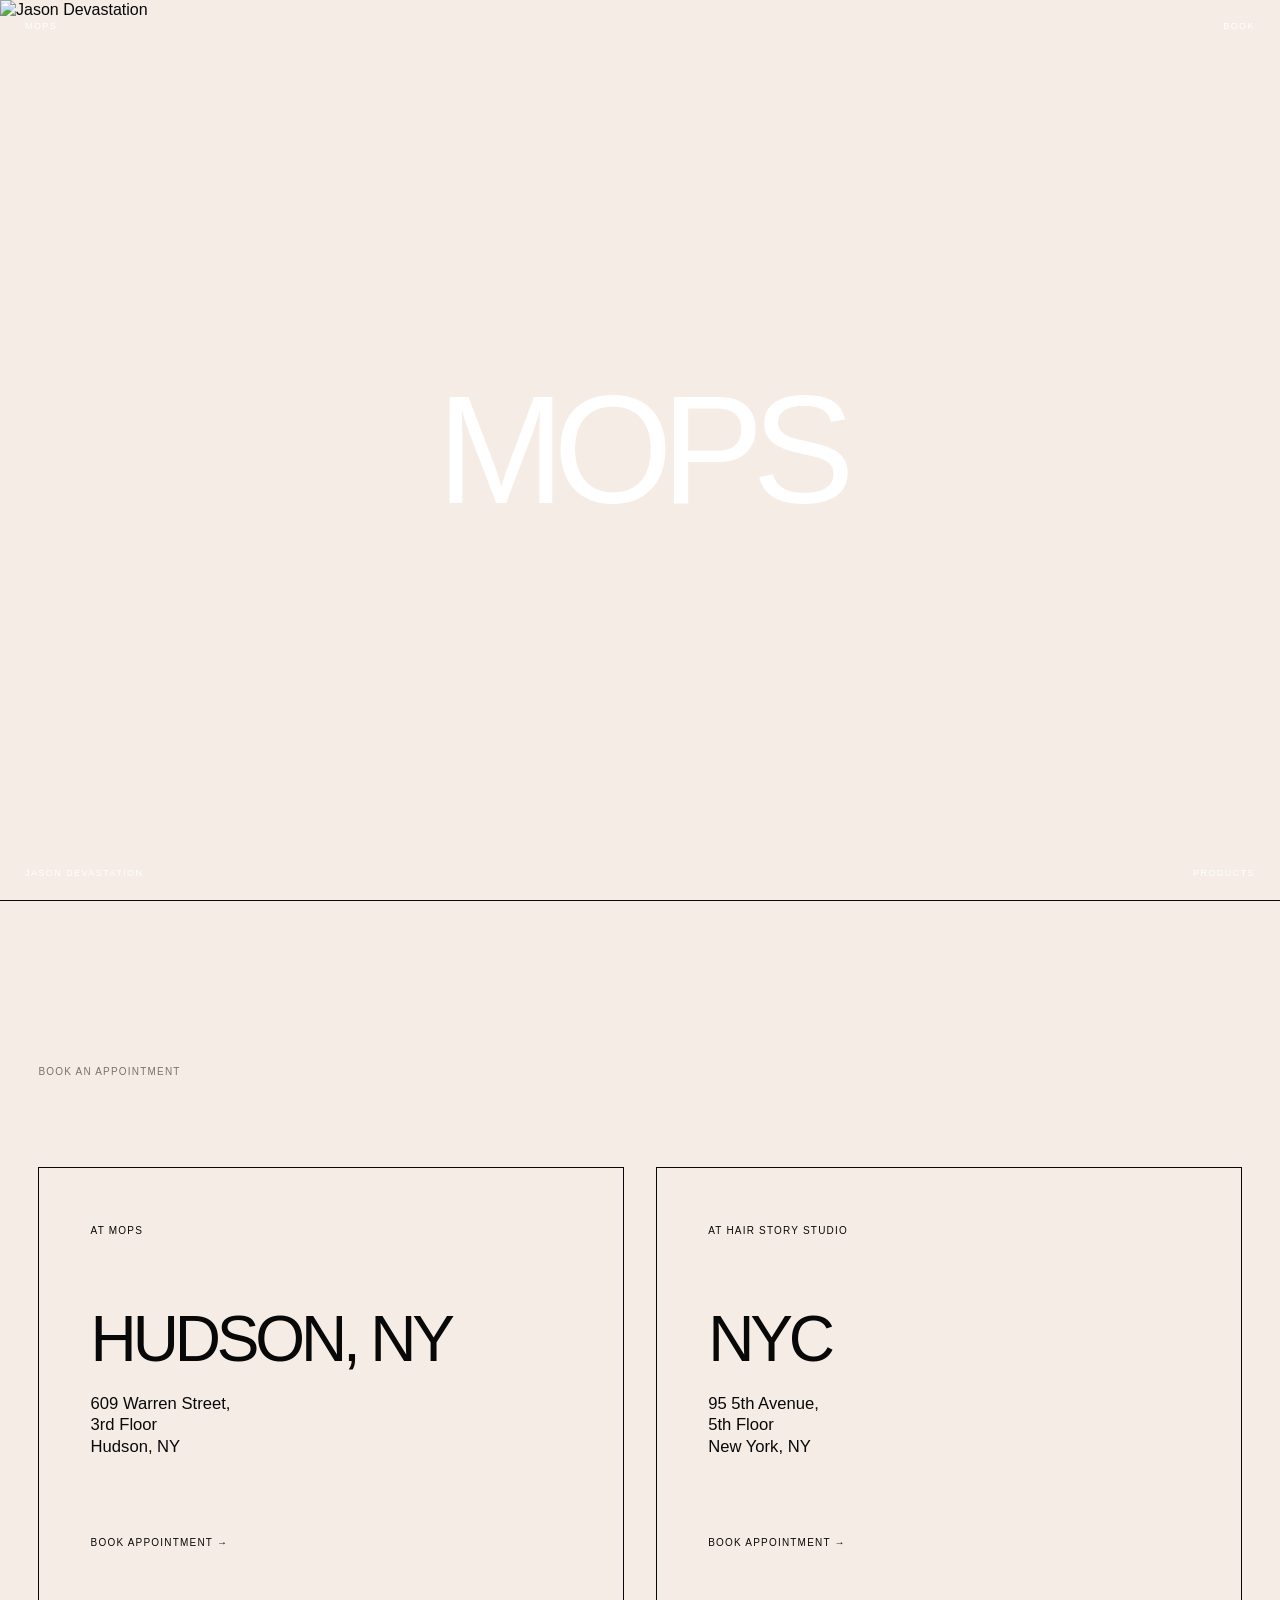
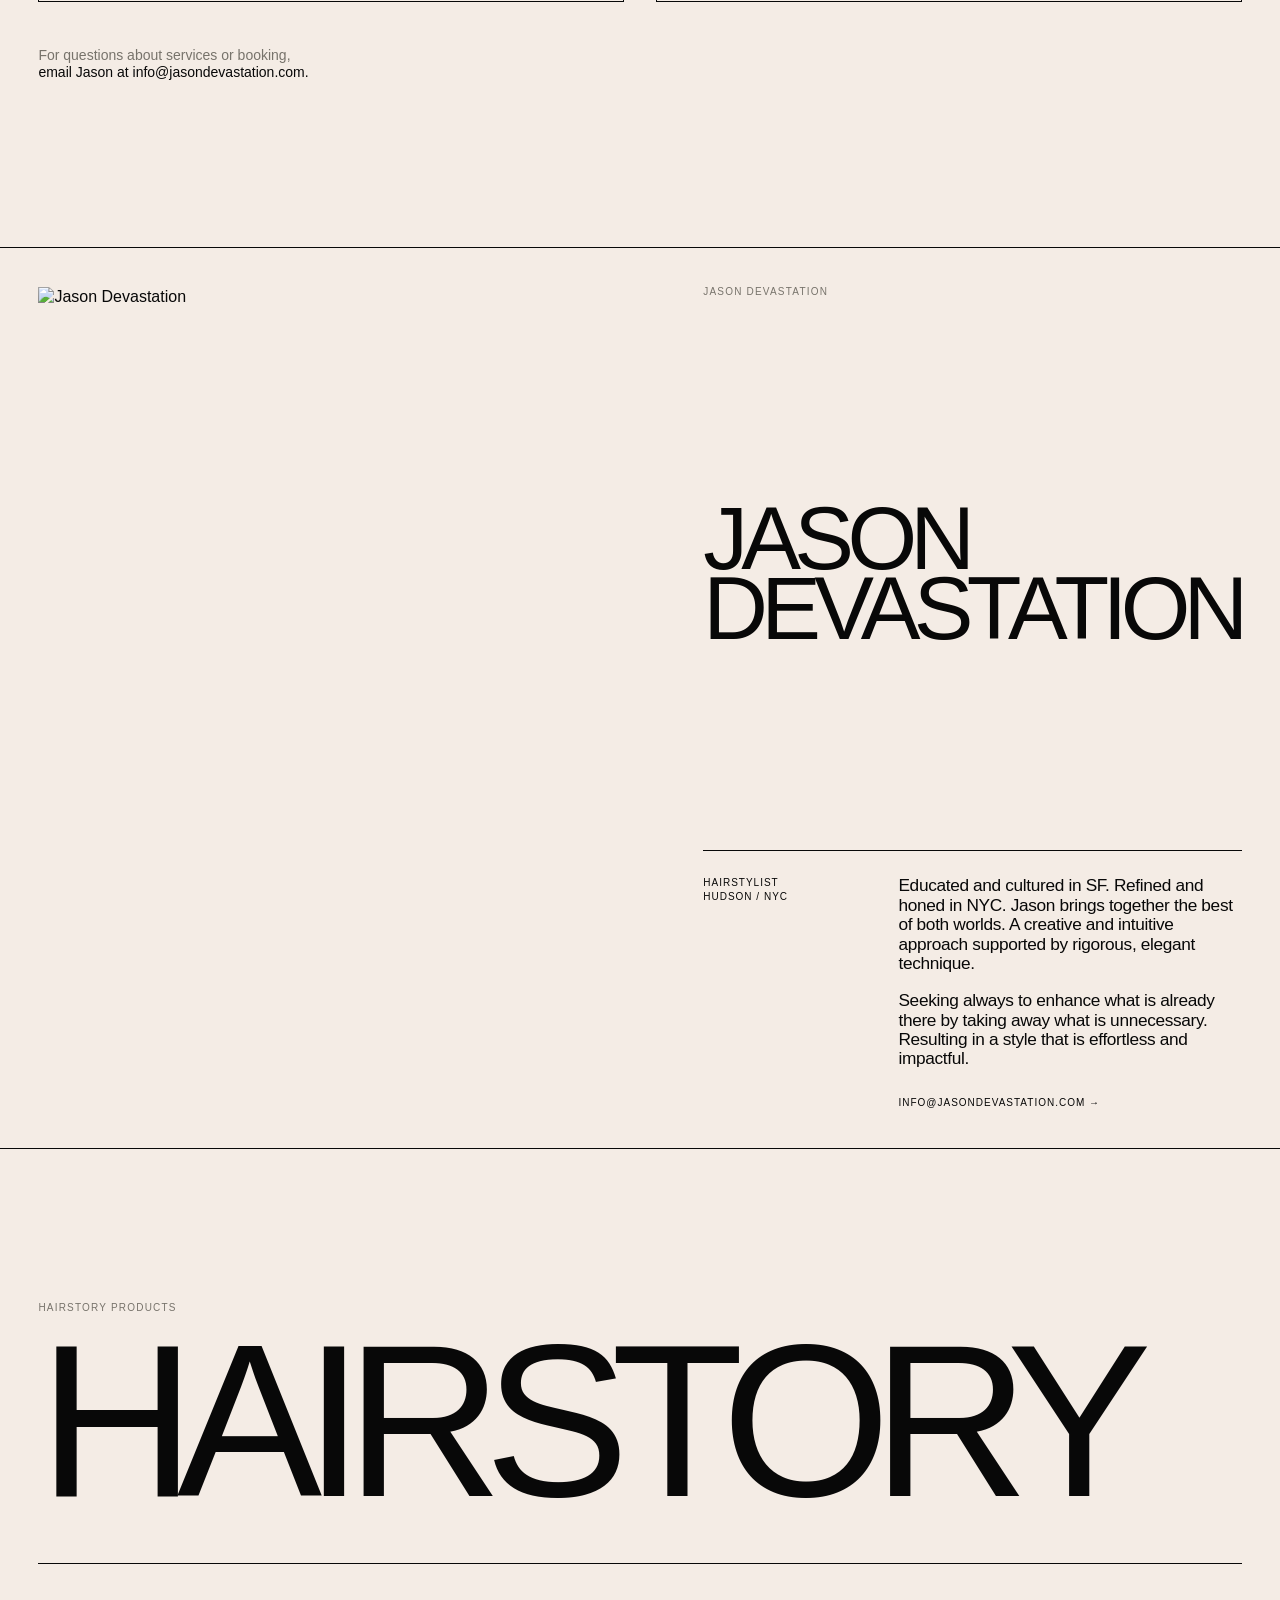
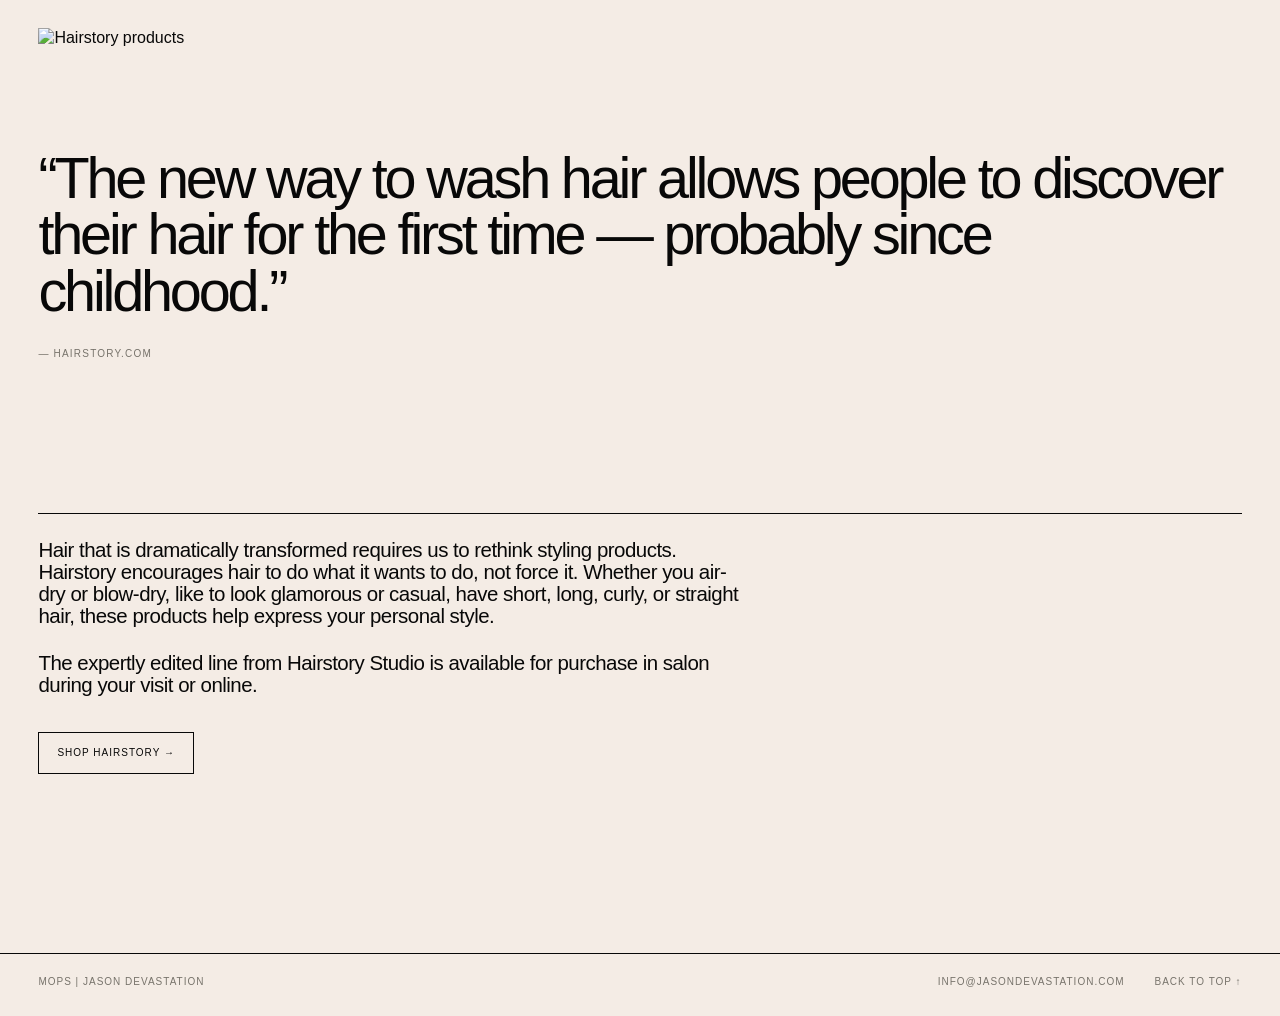
==== mops.html @ 9aa9c5ab "Add files via upload" ====
<!DOCTYPE html>
<html lang="en">

<head>

  <meta charset="UTF-8">

  <meta
    name="viewport"
    content="width=device-width, initial-scale=1.0">

  <meta
    name="description"
    content="Jason Devastation — Hairstylist in Hudson, NY and New York City.">

  <title>JASON DEVASTATION</title>

  <link
    rel="stylesheet"
    href="mops.css">

</head>


<body>


<main id="top">


<!-- =====================================================
     HERO
===================================================== -->

<section
  class="hero"
  id="work">


  <picture>

    <source
      media="(max-width: 720px)"
      srcset="images/mops-mobile.webp">

    <img
      src="images/mops.webp"
      alt="Jason Devastation"
      class="hero-image"
      fetchpriority="high">

  </picture>


  <!-- ===================================================
       EDITORIAL NAVIGATION
  =================================================== -->

  <nav class="editorial-nav" aria-label="Main navigation">


    <a
      href="#top"
      class="nav-top">

      MOPS

    </a>


    <a
      href="#book"
      class="nav-right">

      BOOK

    </a>


    <a
      href="#about"
      class="nav-bottom">

      JASON DEVASTATION

    </a>


    <a
      href="#products"
      class="nav-left">

      PRODUCTS

    </a>


  </nav>


  <div class="hero-title">
    MOPS
  </div>


</section>



<!-- =====================================================
     BOOKING
===================================================== -->

<section
  class="booking section"
  id="book">


  <div class="section-label">
    BOOK AN APPOINTMENT
  </div>


  <div class="booking-grid">


    <!-- =================================================
         MOPS / HUDSON
    ================================================= -->

    <a
      class="booking-button reveal"
      href="https://square.site/book/L6HY7QPAVJ4B6/jason-devastation-hudson-hudson-ny"
      target="_blank"
      rel="noopener">


      <div class="booking-top">

        <span>
          AT MOPS
        </span>

      </div>


      <div class="booking-middle">

        <strong>
          HUDSON, NY
        </strong>

        <p>
          609 Warren Street,<br>
          3rd Floor<br>
          Hudson, NY
        </p>

      </div>


      <div class="booking-bottom">

        <small>
          BOOK APPOINTMENT →
        </small>

      </div>


    </a>



    <!-- =================================================
         HAIRSTORY / NYC
    ================================================= -->

    <a
      class="booking-button reveal"
      href="https://square.site/book/FKJN8RQCS61B4/jason-devastation-nyc-new-york-ny"
      target="_blank"
      rel="noopener">


      <div class="booking-top">

        <span>
          AT HAIR STORY STUDIO
        </span>

      </div>


      <div class="booking-middle">

        <strong>
          NYC
        </strong>

        <p>
          95 5th Avenue,<br>
          5th Floor<br>
          New York, NY
        </p>

      </div>


      <div class="booking-bottom">

        <small>
          BOOK APPOINTMENT →
        </small>

      </div>


    </a>


  </div>


  <p class="booking-note">

    For questions about services or booking,<br>

    <a href="mailto:info@jasondevastation.com">
      email Jason at info@jasondevastation.com.
    </a>

  </p>


</section>



<!-- =====================================================
     JASON DEVASTATION
===================================================== -->

<section
  class="jason-section"
  id="about">


  <div class="jason-image">

    <img
      src="images/JasonDevastation.webp"
      alt="Jason Devastation"
      loading="lazy">

  </div>


  <div class="jason-content">


    <div class="jason-label">
      JASON DEVASTATION
    </div>


    <h2 class="jason-title">
      JASON<br>
      DEVASTATION
    </h2>


    <div class="jason-info">


      <div class="jason-role">

        HAIRSTYLIST<br>
        HUDSON / NYC

      </div>


      <div class="jason-copy">


        <p>
          Educated and cultured in SF. Refined and honed
          in NYC. Jason brings together the best of both
          worlds. A creative and intuitive approach supported
          by rigorous, elegant technique.
        </p>


        <p>
          Seeking always to enhance what is already there
          by taking away what is unnecessary. Resulting in
          a style that is effortless and impactful.
        </p>


        <a
          href="mailto:info@jasondevastation.com"
          class="jason-email">

          INFO@JASONDEVASTATION.COM →

        </a>


      </div>


    </div>


  </div>


</section>



<!-- =====================================================
     HAIRSTORY
===================================================== -->

<section
  class="hairstory-section"
  id="products">


  <div class="hairstory-label">
    HAIRSTORY PRODUCTS
  </div>


  <h2 class="hairstory-title">
    HAIRSTORY
  </h2>


  <div class="hairstory-rule"></div>


  <!-- ===================================================
       PRODUCT IMAGE
  =================================================== -->

  <div class="hairstory-image">

    <img
      src="images/product.webp"
      alt="Hairstory products"
      loading="lazy">

  </div>


  <!-- ===================================================
       HAIRSTORY CONTENT
  =================================================== -->

  <div class="hairstory-main">


    <blockquote class="hairstory-quote">

      <p>
        “The new way to wash hair allows people to
        discover their hair for the first time —
        probably since childhood.”
      </p>


      <cite>
        — HAIRSTORY.COM
      </cite>

    </blockquote>


    <div class="hairstory-info">


      <div class="hairstory-copy">


        <p>
          Hair that is dramatically transformed requires
          us to rethink styling products. Hairstory encourages
          hair to do what it wants to do, not force it.
          Whether you air-dry or blow-dry, like to look
          glamorous or casual, have short, long, curly,
          or straight hair, these products help express
          your personal style.
        </p>


        <p>
          The expertly edited line from Hairstory Studio
          is available for purchase in salon during your
          visit or online.
        </p>


        <a
          href="https://www.hairstory.com/"
          target="_blank"
          rel="noopener"
          class="hairstory-button">

          SHOP HAIRSTORY →

        </a>


      </div>


    </div>


  </div>


</section>


</main>



<!-- =====================================================
     FOOTER
===================================================== -->

<footer class="footer">


  <span>
    MOPS | JASON DEVASTATION
  </span>


  <a href="mailto:info@jasondevastation.com">
    info@jasondevastation.com
  </a>


  <a href="#top">
    BACK TO TOP ↑
  </a>


</footer>



<script src="mops.js"></script>


</body>

</html>
---- mops.css ----
/* =====================================================
   JASON DEVASTATION
   MOPS.CSS
===================================================== */


/* =====================================================
   RESET
===================================================== */

*,
*::before,
*::after {
  box-sizing: border-box;
}

html {
  margin: 0;
  padding: 0;

  background: #f4ece5;
  color: #080808;

  scroll-behavior: smooth;
}

body {
  margin: 0;
  padding: 0;

  background: #f4ece5;
  color: #080808;

  font-family:
    Arial,
    Helvetica,
    sans-serif;

  font-weight: 400;
  line-height: 1.2;

  overflow-x: hidden;
}

img {
  display: block;
  max-width: 100%;
}

a {
  color: inherit;
  text-decoration: none;
}

button {
  font: inherit;
}

figure {
  margin: 0;
}


/* =====================================================
   VARIABLES
===================================================== */

:root {

  --background: #f4ece5;

  --black: #080808;

  --white: #fff;

  --gray: #77736b;

  --line:
    rgba(8, 8, 8, .25);

  --padding:
    clamp(20px, 3vw, 50px);

  --gap:
    clamp(18px, 2.5vw, 42px);

  --ease:
    cubic-bezier(.22, .61, .36, 1);
}


/* =====================================================
   HEADER
===================================================== */

.site-header {
  position: absolute;

  top: 0;
  left: 0;

  width: 100%;
  height: 0;

  z-index: 1000;

  pointer-events: none;
}


/* =====================================================
   OLD MENU BUTTON — HIDDEN
===================================================== */

.menu-button {
  display: none;
}


/* =====================================================
   EDITORIAL NAVIGATION
===================================================== */

.editorial-nav {
  position: absolute;

  inset: 0;

  z-index: 20;

  width: 100%;
  height: 100%;

  pointer-events: none;
}

.editorial-nav a {
  position: absolute;

  display: block;

  color: var(--white);

  font-size: 9px;

  line-height: 1;

  font-weight: 400;

  text-transform: uppercase;

  letter-spacing: .16em;

  text-decoration: none;

  white-space: nowrap;

  pointer-events: auto;
}


/* =====================================================
   EDITORIAL NAV — FOUR CORNERS
===================================================== */

.nav-top {
  top: 22px;
  left: 25px;
}

.nav-right {
  top: 22px;
  right: 25px;
}

.nav-bottom {
  bottom: 22px;
  left: 25px;
}

.nav-left {
  bottom: 22px;
  right: 25px;
}


/* =====================================================
   EDITORIAL NAV — STATIC
===================================================== */

.editorial-nav a:hover,
.editorial-nav a:focus,
.editorial-nav a:active {
  color: var(--white);
  opacity: 1;
}


/* =====================================================
   HERO
===================================================== */

.hero {
  position: relative;

  width: 100vw;
  max-width: 100vw;

  height: 100svh;
  min-height: 500px;

  margin: 0;
  padding: 0;

  overflow: hidden;
}

.hero picture {
  display: block;

  width: 100%;
  height: 100%;

  margin: 0;
  padding: 0;
}

.hero-image {
  display: block;

  width: 100vw;
  max-width: none;

  height: 100svh;
  min-height: 500px;

  margin: 0;
  padding: 0;

  object-fit: cover;
  object-position: center;
}


/* =====================================================
   HERO TITLE
===================================================== */

.hero-title {
  position: absolute;

  top: 50%;
  left: 50%;

  transform:
    translate(-50%, -50%);

  z-index: 10;

  color: var(--white);

  font-size:
    clamp(70px, 12vw, 190px);

  line-height: .8;

  font-weight: 400;

  letter-spacing:
    -.075em;

  text-align: center;

  white-space: nowrap;

  pointer-events: none;
}


/* =====================================================
   GENERAL SECTION
===================================================== */

.section {
  padding:
    clamp(90px, 13vw, 190px)
    var(--padding);
}

.section-label {
  margin-bottom:
    clamp(45px, 7vw, 100px);

  font-size: 10px;

  line-height: 1;

  text-transform: uppercase;

  letter-spacing: .12em;

  color: var(--gray);
}


/* =====================================================
   BOOKING
===================================================== */

.booking {
  border-top:
    1px solid var(--black);
}

.booking-grid {
  display: grid;

  grid-template-columns:
    repeat(2, minmax(0, 1fr));

  gap: var(--gap);
}

.booking-button {
  min-height:
    clamp(300px, 34vw, 500px);

  padding:
    clamp(25px, 4vw, 60px);

  border:
    1px solid var(--black);

  display: flex;

  flex-direction: column;

  justify-content: space-between;

  background:
    transparent;

  transition:
    background .5s var(--ease),
    color .5s var(--ease);
}

.booking-button:hover {
  background:
    var(--black);

  color:
    var(--background);
}

.booking-top span {
  font-size:
    10px;

  text-transform:
    uppercase;

  letter-spacing:
    .12em;
}

.booking-middle strong {
  display:
    block;

  margin-bottom:
    25px;

  font-size:
    clamp(38px, 5vw, 75px);

  line-height:
    .88;

  font-weight:
    400;

  letter-spacing:
    -.065em;
}

.booking-middle p {
  margin:
    0;

  font-size:
    clamp(15px, 1.3vw, 19px);

  line-height:
    1.3;
}

.booking-bottom small {
  font-size:
    10px;

  text-transform:
    uppercase;

  letter-spacing:
    .12em;
}

.booking-note {
  margin:
    45px 0 0;

  max-width:
    650px;

  color:
    var(--gray);

  font-size:
    14px;
}

.booking-note a {
  color:
    var(--black);

  text-decoration:
    none;
}

.booking-note a:hover {
  opacity:
    .5;
}


/* =====================================================
   JASON DEVASTATION
===================================================== */

.jason-section {
  width:
    100%;

  display:
    grid;

  grid-template-columns:
    1fr 1fr;

  gap:
    0;

  border-top:
    1px solid var(--black);

  background:
    var(--background);
}


/* =====================================================
   JASON IMAGE — DESKTOP
===================================================== */

.jason-image {
  width:
    100%;

  height:
    min(100svh, 950px);

  overflow:
    hidden;

  padding:
    var(--padding);

  padding-right:
    0;
}

.jason-image img {
  display:
    block;

  width:
    100%;

  height:
    100%;

  min-height:
    75vh;

  object-fit:
    cover;

  object-position:
    center;

  transition:
    transform 1.2s var(--ease);
}


/* =====================================================
   JASON CONTENT
===================================================== */

.jason-content {
  min-height:
    min(100svh, 950px);

  padding:
    var(--padding);

  padding-left:
    clamp(30px, 5vw, 90px);

  display:
    flex;

  flex-direction:
    column;
}


/* =====================================================
   JASON LABEL
===================================================== */

.jason-label {
  font-size:
    10px;

  line-height:
    1;

  text-transform:
    uppercase;

  letter-spacing:
    .12em;

  color:
    var(--gray);
}


/* =====================================================
   JASON TITLE
===================================================== */

.jason-title {
  margin:
    auto 0;

  font-size:
    clamp(55px, 7vw, 125px);

  line-height:
    .78;

  font-weight:
    400;

  letter-spacing:
    -.075em;
}


/* =====================================================
   JASON INFO
===================================================== */

.jason-info {
  display:
    grid;

  grid-template-columns:
    .65fr 1.35fr;

  gap:
    30px;

  padding-top:
    25px;

  border-top:
    1px solid var(--black);
}

.jason-role {
  font-size:
    10px;

  line-height:
    1.35;

  text-transform:
    uppercase;

  letter-spacing:
    .1em;
}

.jason-copy {
  max-width:
    620px;
}

.jason-copy p {
  margin:
    0 0 18px;

  font-size:
    clamp(16px, 1.35vw, 21px);

  line-height:
    1.12;

  letter-spacing:
    -.02em;
}

.jason-email {
  display:
    inline-block;

  margin-top:
    10px;

  font-size:
    10px;

  text-transform:
    uppercase;

  letter-spacing:
    .1em;
}

.jason-email:hover {
  opacity:
    .5;
}


/* =====================================================
   HAIRSTORY
===================================================== */

.hairstory-section {
  width:
    100%;

  padding:
    clamp(90px, 12vw, 180px)
    var(--padding)
    clamp(100px, 14vw, 220px);

  border-top:
    1px solid var(--black);

  background:
    var(--background);
}


/* =====================================================
   HAIRSTORY LABEL
===================================================== */

.hairstory-label {
  margin-bottom:
    30px;

  font-size:
    10px;

  line-height:
    1;

  text-transform:
    uppercase;

  letter-spacing:
    .12em;

  color:
    var(--gray);
}


/* =====================================================
   HAIRSTORY TITLE
===================================================== */

.hairstory-title {
  margin:
    0;

  font-size:
    clamp(75px, 17vw, 280px);

  line-height:
    .72;

  font-weight:
    400;

  letter-spacing:
    -.085em;
}


/* =====================================================
   HAIRSTORY RULE
===================================================== */

.hairstory-rule {
  width:
    100%;

  height:
    1px;

  margin-top:
    clamp(35px, 5vw, 70px);

  background:
    var(--black);
}


/* =====================================================
   HAIRSTORY PRODUCT IMAGE
===================================================== */

.hairstory-image {
  width:
    100%;

  margin-top:
    clamp(35px, 5vw, 70px);

  overflow:
    hidden;
}

.hairstory-image img {
  display:
    block;

  width:
    100%;

  height:
    auto;

  max-height:
    850px;

  object-fit:
    cover;

  object-position:
    center;

  transition:
    transform 1.2s var(--ease);
}


/* =====================================================
   HAIRSTORY MAIN
===================================================== */

.hairstory-main {
  padding-top:
    clamp(55px, 8vw, 120px);
}


/* =====================================================
   HAIRSTORY QUOTE
===================================================== */

.hairstory-quote {
  max-width:
    1250px;

  margin:
    0 0
    clamp(80px, 12vw, 170px);
}

.hairstory-quote p {
  margin:
    0;

  font-size:
    clamp(30px, 4.5vw, 72px);

  line-height:
    .98;

  letter-spacing:
    -.055em;
}

.hairstory-quote cite {
  display:
    block;

  margin-top:
    30px;

  font-size:
    10px;

  line-height:
    1;

  font-style:
    normal;

  text-transform:
    uppercase;

  letter-spacing:
    .12em;

  color:
    var(--gray);
}


/* =====================================================
   HAIRSTORY INFO
===================================================== */

.hairstory-info {
  display:
    grid;

  grid-template-columns:
    1fr;

  gap:
    30px;

  padding-top:
    25px;

  border-top:
    1px solid var(--black);
}

.hairstory-copy {
  max-width:
    700px;
}

.hairstory-copy p {
  margin:
    0 0 25px;

  font-size:
    clamp(18px, 1.6vw, 25px);

  line-height:
    1.08;

  letter-spacing:
    -.025em;
}

.hairstory-button {
  display:
    inline-block;

  margin-top:
    10px;

  padding:
    14px 18px;

  border:
    1px solid var(--black);

  font-size:
    10px;

  text-transform:
    uppercase;

  letter-spacing:
    .1em;

  transition:
    background .35s var(--ease),
    color .35s var(--ease);
}

.hairstory-button:hover {
  background:
    var(--black);

  color:
    var(--background);
}


/* =====================================================
   FOOTER
===================================================== */

.footer {
  border-top:
    1px solid var(--black);

  padding:
    22px
    var(--padding)
    28px;

  display:
    grid;

  grid-template-columns:
    1fr auto auto;

  gap:
    30px;

  color:
    var(--gray);

  font-size:
    10px;

  text-transform:
    uppercase;

  letter-spacing:
    .1em;
}

.footer a {
  text-decoration:
    none;
}

.footer a:hover {
  color:
    var(--black);
}


/* =====================================================
   REVEAL
===================================================== */

.reveal {
  opacity:
    0;

  transform:
    translateY(30px);

  transition:
    opacity .8s var(--ease),
    transform .8s var(--ease);
}

.reveal.visible {
  opacity:
    1;

  transform:
    translateY(0);
}


/* =====================================================
   MOBILE
===================================================== */

@media (max-width: 720px) {


  /* ===================================================
     HERO
  =================================================== */

  .hero {
    position:
      relative;

    width:
      100vw;

    max-width:
      100vw;

    height:
      auto;

    min-height:
      0;

    margin:
      0;

    padding:
      0;

    overflow:
      visible;
  }

  .hero picture {
    display:
      block;

    width:
      100vw;

    height:
      auto;

    margin:
      0;

    padding:
      0;
  }

  .hero-image {
    display:
      block;

    width:
      100vw;

    max-width:
      none;

    height:
      auto;

    min-height:
      0;

    margin:
      0;

    padding:
      0;

    object-fit:
      initial;

    object-position:
      initial;
  }


  /* ===================================================
     EDITORIAL NAVIGATION
  =================================================== */

  .editorial-nav a {
    font-size:
      8px;

    letter-spacing:
      .15em;
  }

  .nav-top {
    top:
      16px;

    left:
      16px;
  }

  .nav-right {
    top:
      16px;

    right:
      16px;
  }

  .nav-bottom {
    bottom:
      16px;

    left:
      16px;
  }

  .nav-left {
    bottom:
      16px;

    right:
      16px;
  }


  /* ===================================================
     HERO TITLE
  =================================================== */

  .hero-title {
    font-size:
      clamp(65px, 18vw, 110px);
  }


  /* ===================================================
     GENERAL SECTIONS
  =================================================== */

  .section {
    padding:
      85px
      var(--padding);
  }

  .section-label {
    margin-bottom:
      50px;
  }


  /* ===================================================
     BOOKING
  =================================================== */

  .booking-grid {
    grid-template-columns:
      1fr;
  }

  .booking-button {
    min-height:
      300px;
  }


  /* ===================================================
     JASON SECTION
  =================================================== */

  .jason-section {
    display:
      block;
  }


  /* ===================================================
     JASON IMAGE — TALL MOBILE
  =================================================== */

  .jason-image {
    width:
      100%;

    height:
      125vw;

    padding:
      10px;

    overflow:
      hidden;
  }

  .jason-image img {
    display:
      block;

    width:
      100%;

    height:
      100%;

    min-height:
      0;

    aspect-ratio:
      auto;

    object-fit:
      cover;

    object-position:
      center;
  }


  /* ===================================================
     JASON CONTENT
  =================================================== */

  .jason-content {
    min-height:
      auto;

    padding:
      75px
      var(--padding)
      100px;
  }

  .jason-title {
    margin:
      50px 0 70px;

    font-size:
      clamp(50px, 14vw, 88px);

    line-height:
      .78;
  }

  .jason-info {
    grid-template-columns:
      1fr;

    gap:
      35px;
  }

  .jason-copy p {
    font-size:
      20px;
  }


  /* ===================================================
     HAIRSTORY
  =================================================== */

  .hairstory-section {
    padding:
      90px
      var(--padding)
      120px;
  }

  .hairstory-label {
    margin-bottom:
      25px;
  }

  .hairstory-title {
    font-size:
      clamp(60px, 14vw, 90px);

    line-height:
      .78;
  }

  .hairstory-rule {
    margin-top:
      35px;
  }

  .hairstory-image {
    margin-top:
      35px;
  }

  .hairstory-image img {
    width:
      100%;

    max-height:
      none;

    height:
      auto;

    object-fit:
      initial;
  }

  .hairstory-main {
    padding-top:
      60px;
  }

  .hairstory-quote {
    margin-bottom:
      80px;
  }

  .hairstory-quote p {
    font-size:
      clamp(28px, 8vw, 42px);

    line-height:
      .98;
  }

  .hairstory-info {
    grid-template-columns:
      1fr;

    gap:
      25px;
  }

  .hairstory-copy p {
    font-size:
      20px;
  }


  /* ===================================================
     FOOTER
  =================================================== */

  .footer {
    grid-template-columns:
      1fr;

    gap:
      14px;
  }

}


/* =====================================================
   REDUCED MOTION
===================================================== */

@media (prefers-reduced-motion: reduce) {

  html {
    scroll-behavior:
      auto;
  }

  *,
  *::before,
  *::after {
    animation:
      none !important;

    transition:
      none !important;
  }
}
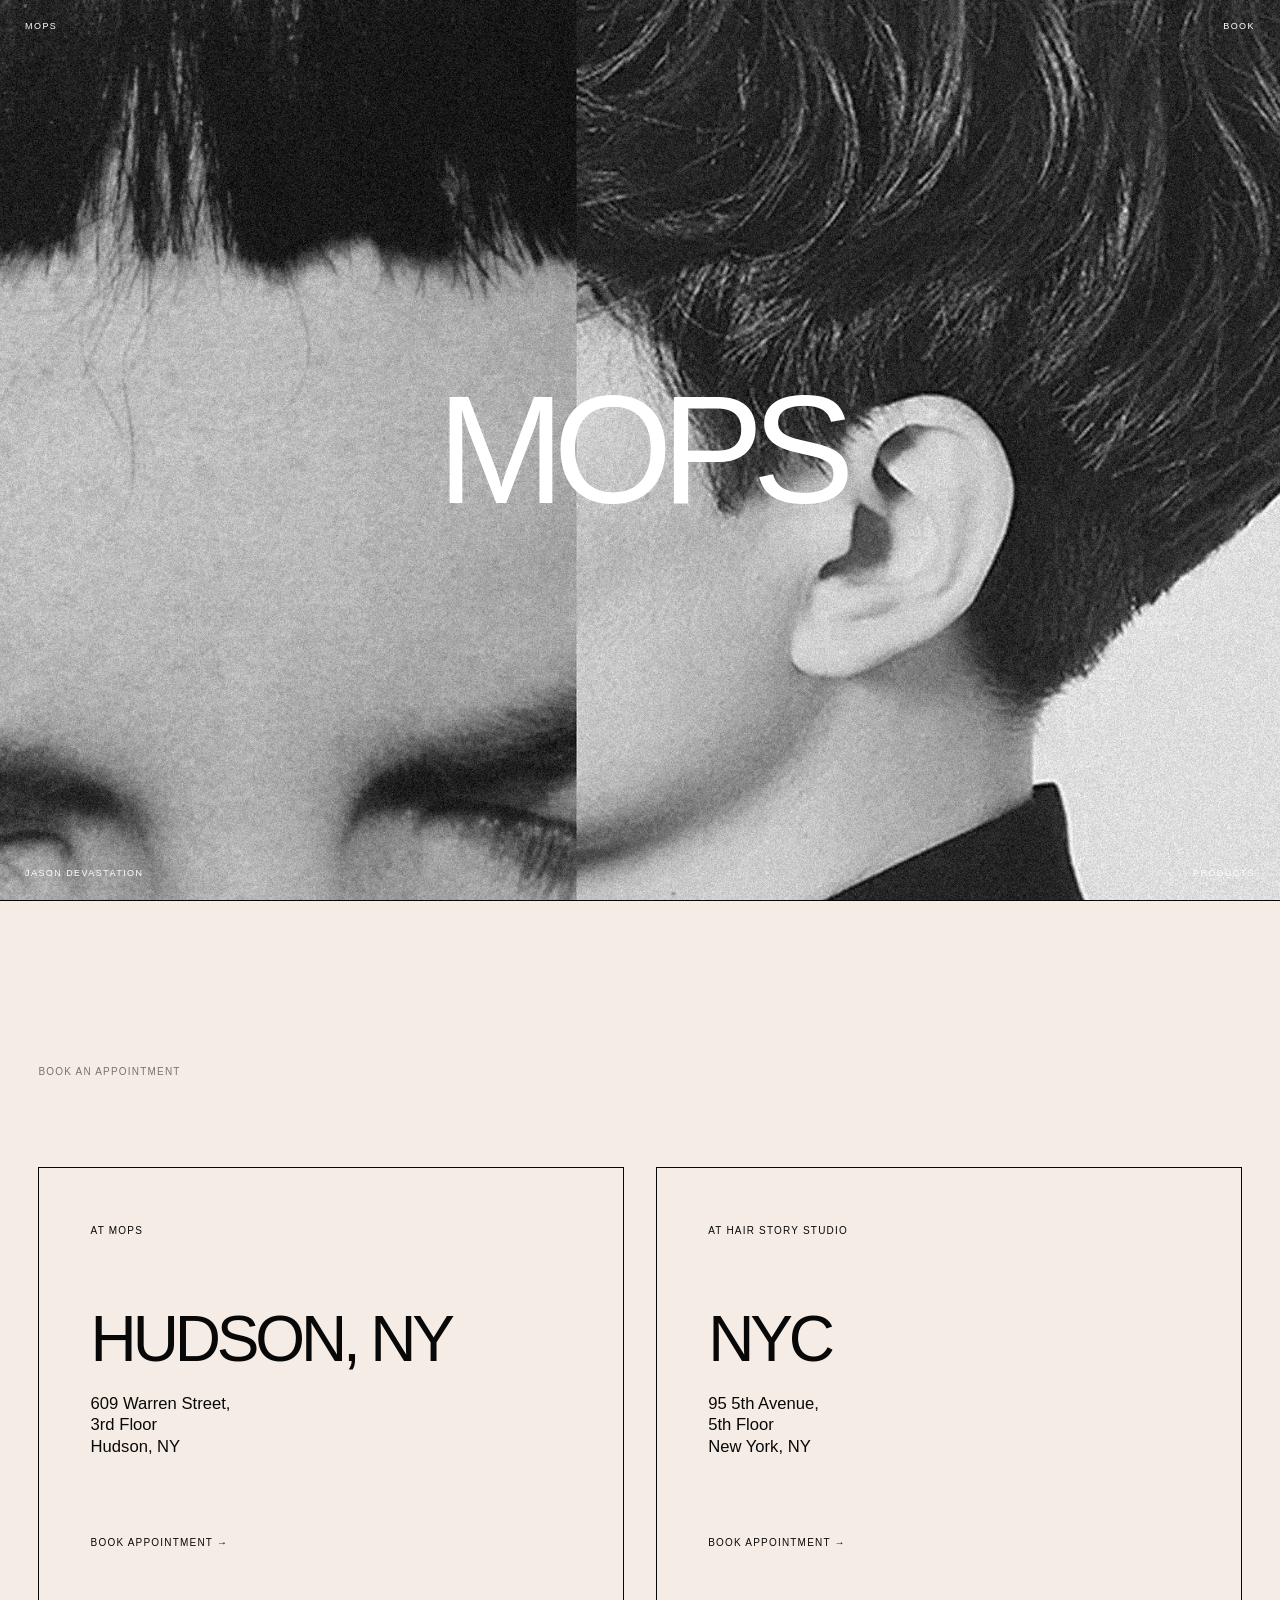
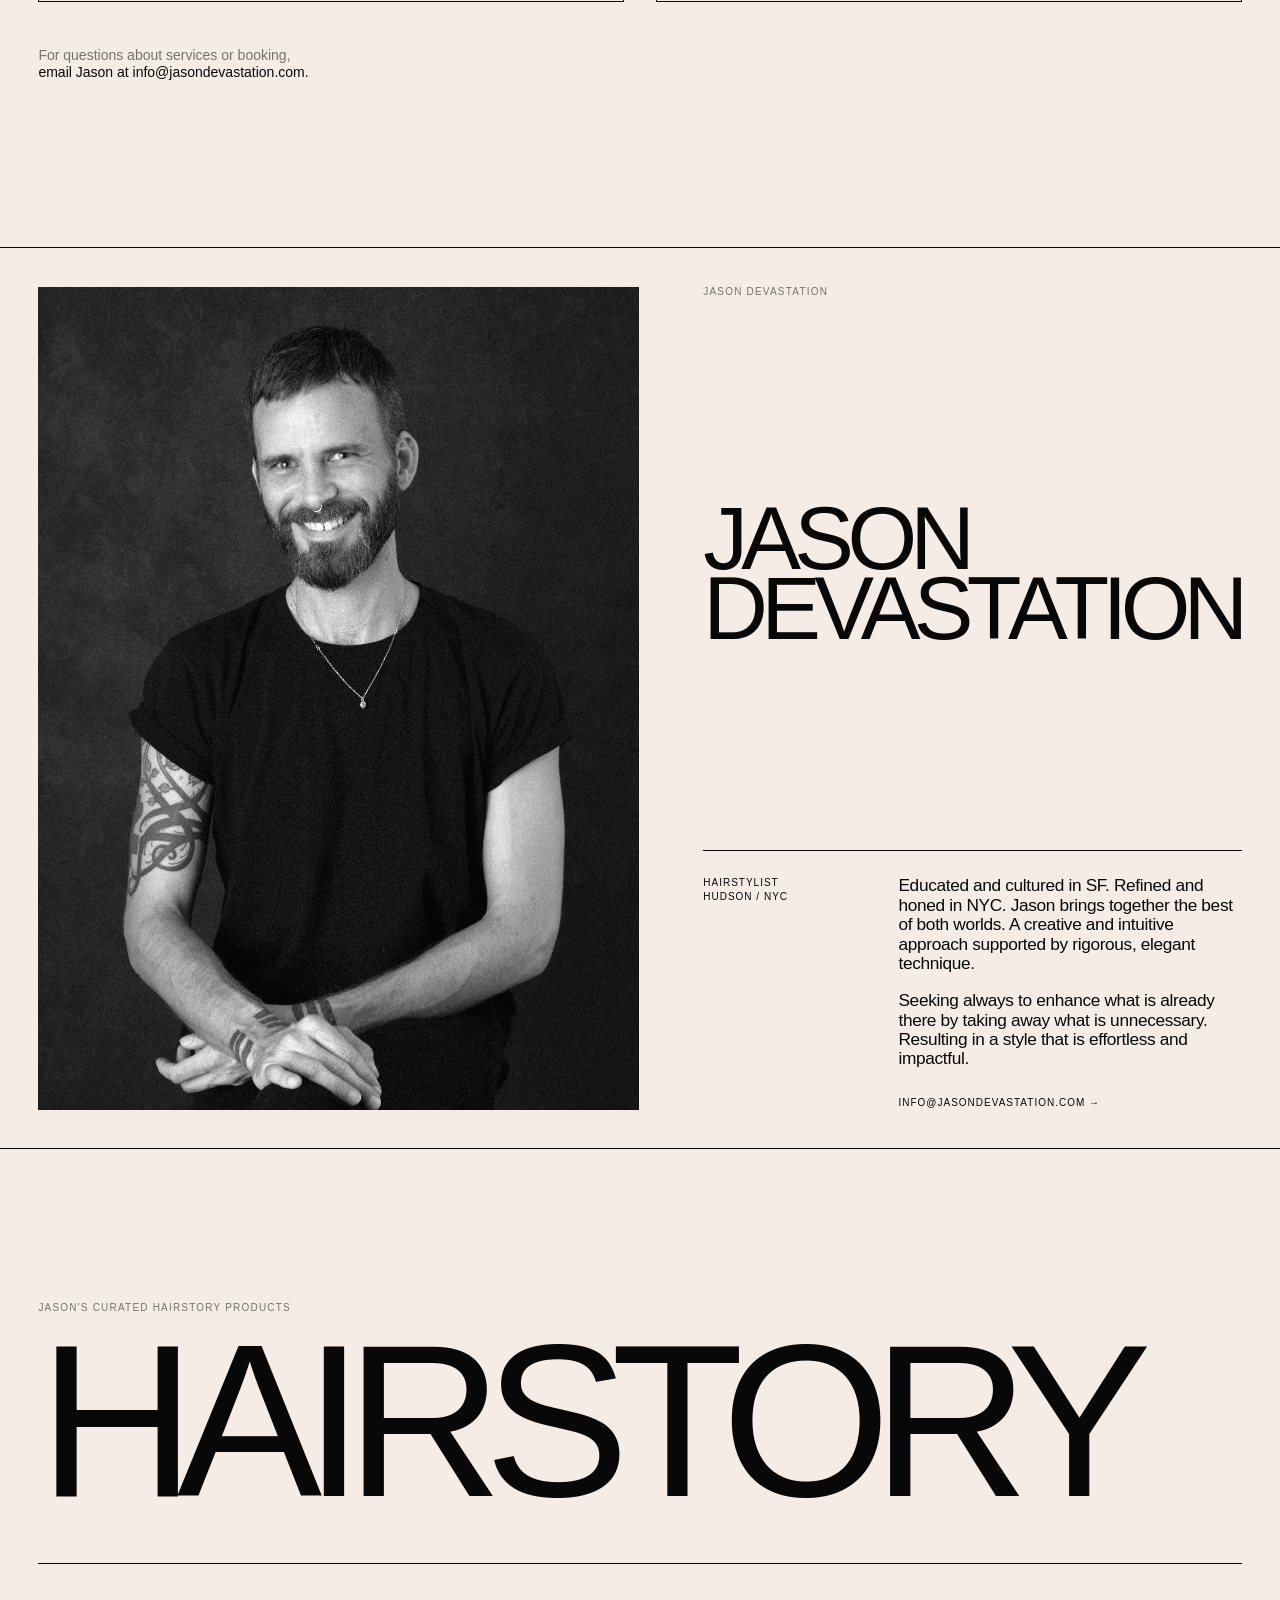
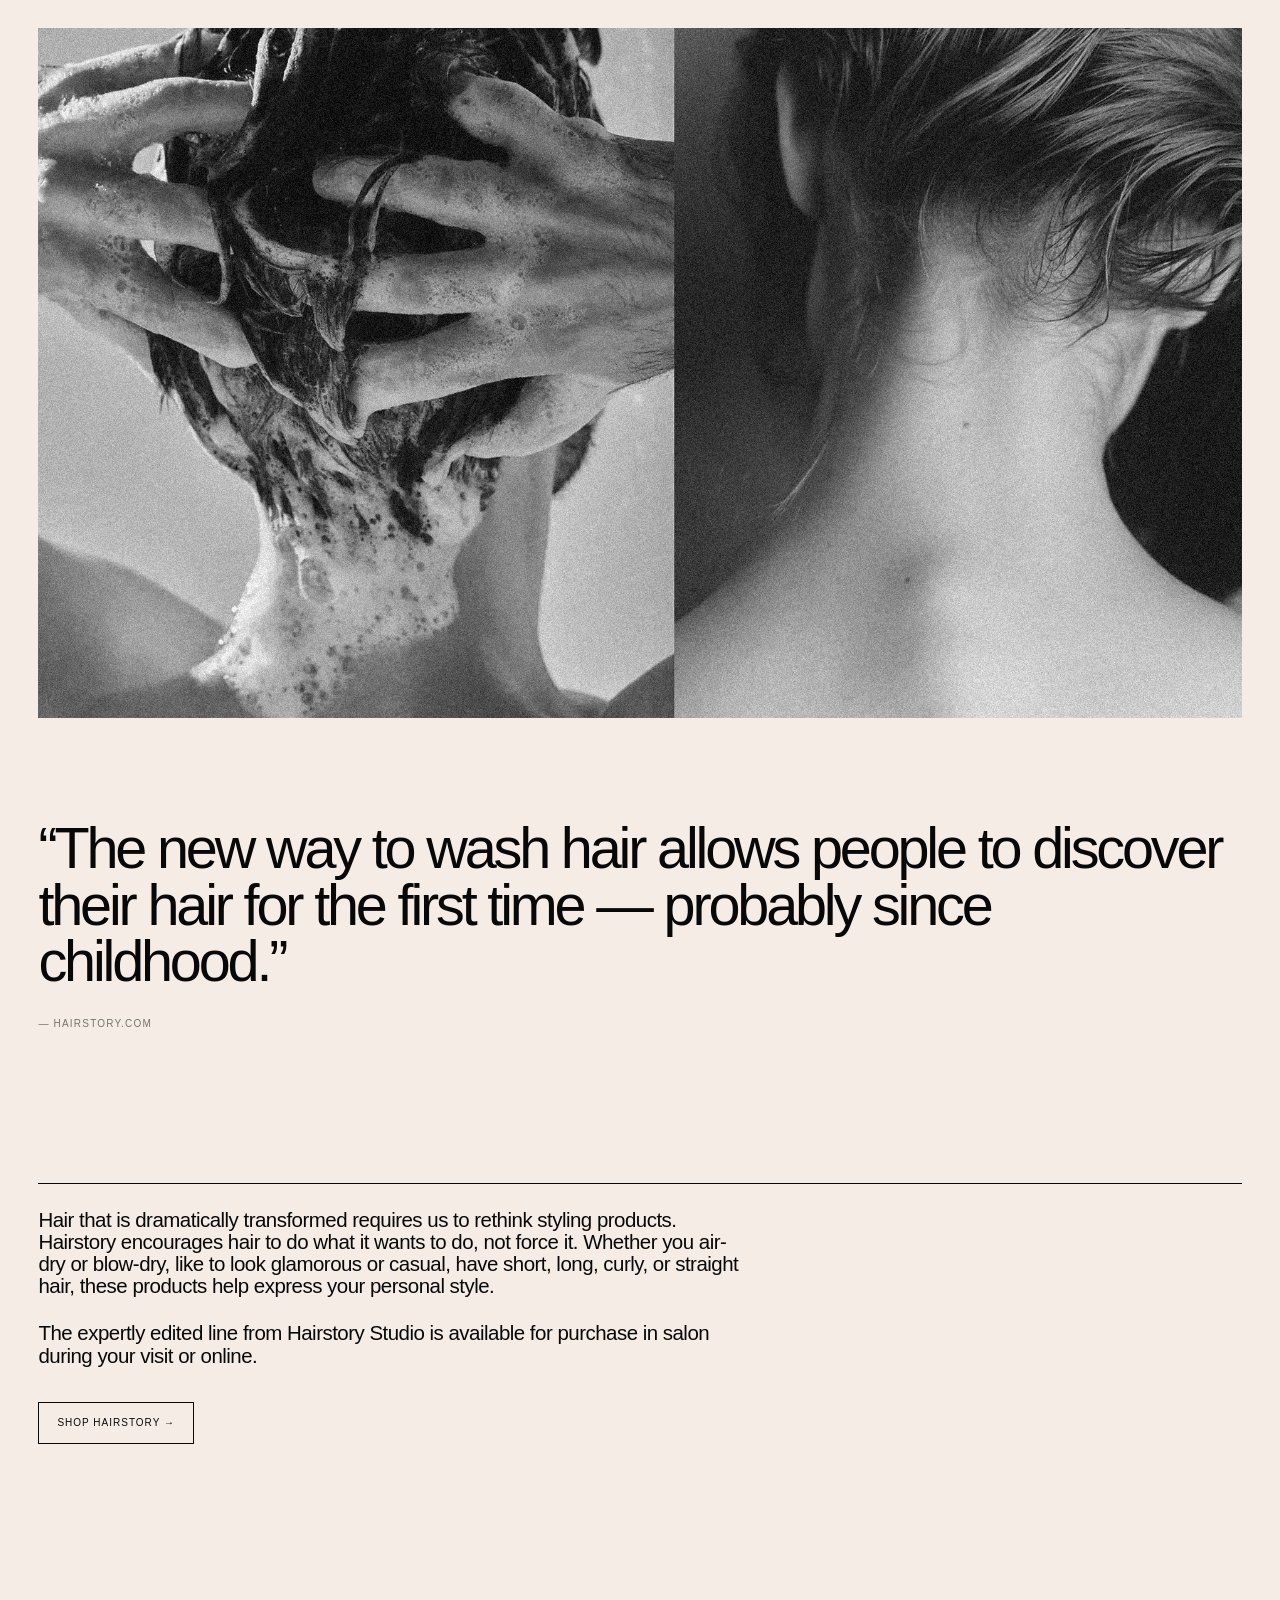
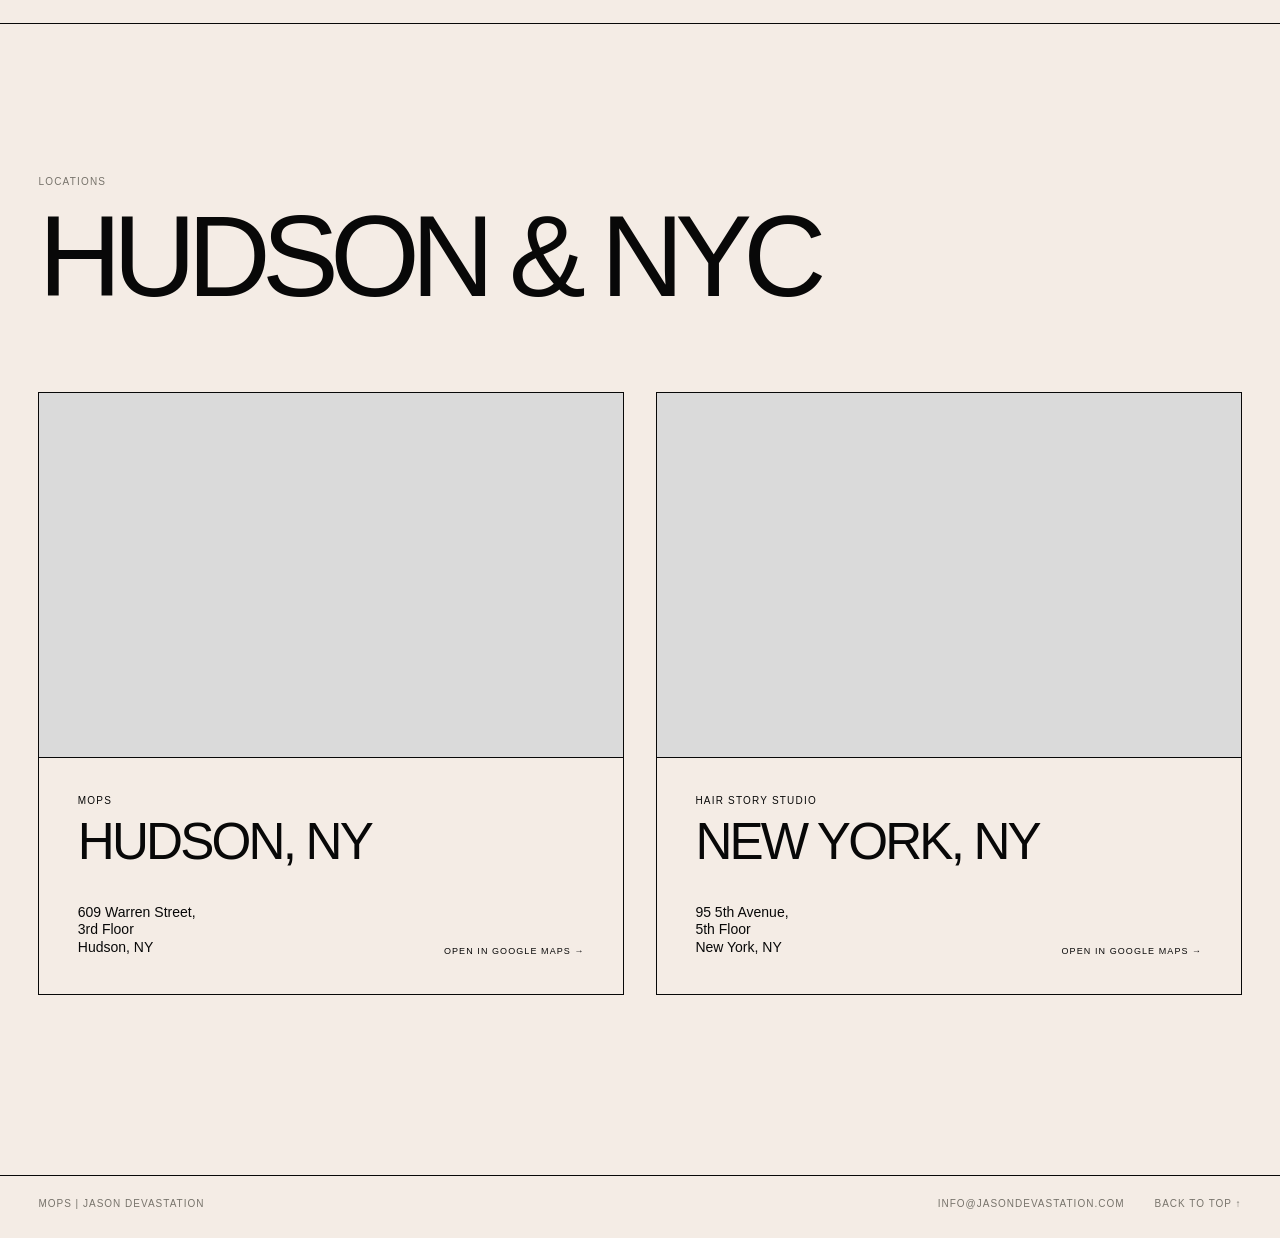
==== commit ca847ed8: "Add files via upload" ====
--- a/mops.html
+++ b/mops.html
@@ -331,7 +331,7 @@
 
 
   <div class="hairstory-label">
-    HAIRSTORY PRODUCTS
+    JASON'S CURATED HAIRSTORY PRODUCTS
   </div>
 
 
@@ -405,7 +405,7 @@
 
 
         <a
-          href="https://www.hairstory.com/"
+          href="https://hairstory.com/?rfsn=7191454.c5dace4"
           target="_blank"
           rel="noopener"
           class="hairstory-button">
@@ -427,6 +427,125 @@
 </section>
 
 
+<!-- =====================================================
+     LOCATIONS
+===================================================== -->
+
+<section class="locations-section">
+
+  <div class="locations-header">
+
+    <div class="locations-label">
+      LOCATIONS
+    </div>
+
+    <h2 class="locations-title">
+      HUDSON & NYC
+    </h2>
+
+  </div>
+
+
+  <div class="locations-grid">
+
+
+    <!-- =================================================
+         MOPS / HUDSON
+    ================================================= -->
+
+    <a
+      class="location-card"
+      href="https://www.google.com/maps/search/?api=1&query=609+Warren+Street+Hudson+NY"
+      target="_blank"
+      rel="noopener">
+
+      <div class="location-map">
+
+        <iframe
+          src="https://www.google.com/maps?q=609%20Warren%20Street%2C%20Hudson%2C%20NY&output=embed"
+          loading="lazy"
+          title="MOPS at 609 Warren Street, Hudson, NY">
+        </iframe>
+
+      </div>
+
+
+      <div class="location-info">
+
+        <div class="location-name">
+          MOPS
+        </div>
+
+        <div class="location-city">
+          HUDSON, NY
+        </div>
+
+        <div class="location-address">
+          609 Warren Street,<br>
+          3rd Floor<br>
+          Hudson, NY
+        </div>
+
+        <div class="location-link">
+          OPEN IN GOOGLE MAPS →
+        </div>
+
+      </div>
+
+    </a>
+
+
+
+    <!-- =================================================
+         HAIR STORY / NYC
+    ================================================= -->
+
+    <a
+      class="location-card"
+      href="https://www.google.com/maps/search/?api=1&query=95+5th+Avenue+New+York+NY"
+      target="_blank"
+      rel="noopener">
+
+      <div class="location-map">
+
+        <iframe
+          src="https://www.google.com/maps?q=95%205th%20Avenue%2C%20New%20York%2C%20NY&output=embed"
+          loading="lazy"
+          title="Hair Story Studio at 95 Fifth Avenue, New York, NY">
+        </iframe>
+
+      </div>
+
+
+      <div class="location-info">
+
+        <div class="location-name">
+          HAIR STORY STUDIO
+        </div>
+
+        <div class="location-city">
+          NEW YORK, NY
+        </div>
+
+        <div class="location-address">
+          95 5th Avenue,<br>
+          5th Floor<br>
+          New York, NY
+        </div>
+
+        <div class="location-link">
+          OPEN IN GOOGLE MAPS →
+        </div>
+
+      </div>
+
+    </a>
+
+
+  </div>
+
+</section>
+
 </main>
 
 
--- a/mops.css
+++ b/mops.css
@@ -1360,4 +1360,365 @@
     transition:
       none !important;
   }
+}
+
+/* =====================================================
+   LOCATIONS
+===================================================== */
+
+.locations-section {
+
+  width: 100%;
+
+  padding:
+    clamp(90px, 12vw, 180px)
+    var(--padding)
+    clamp(100px, 14vw, 180px);
+
+  border-top:
+    1px solid var(--black);
+
+  background:
+    var(--background);
+}
+
+
+/* =====================================================
+   LOCATIONS HEADER
+===================================================== */
+
+.locations-header {
+
+  margin-bottom:
+    clamp(45px, 7vw, 90px);
+}
+
+.locations-label {
+
+  margin-bottom:
+    25px;
+
+  font-size:
+    10px;
+
+  line-height:
+    1;
+
+  text-transform:
+    uppercase;
+
+  letter-spacing:
+    .12em;
+
+  color:
+    var(--gray);
+}
+
+.locations-title {
+
+  margin:
+    0;
+
+  font-size:
+    clamp(55px, 9vw, 145px);
+
+  line-height:
+    .78;
+
+  font-weight:
+    400;
+
+  letter-spacing:
+    -.075em;
+}
+
+
+/* =====================================================
+   LOCATION GRID
+===================================================== */
+
+.locations-grid {
+
+  display:
+    grid;
+
+  grid-template-columns:
+    repeat(2, minmax(0, 1fr));
+
+  gap:
+    var(--gap);
+}
+
+
+/* =====================================================
+   LOCATION CARD
+===================================================== */
+
+.location-card {
+
+  display:
+    block;
+
+  border:
+    1px solid var(--black);
+
+  background:
+    var(--background);
+
+  text-decoration:
+    none;
+}
+
+
+/* =====================================================
+   MAP
+===================================================== */
+
+.location-map {
+
+  position:
+    relative;
+
+  width:
+    100%;
+
+  aspect-ratio:
+    16 / 10;
+
+  overflow:
+    hidden;
+
+  border-bottom:
+    1px solid var(--black);
+
+  background:
+    #dedad4;
+
+  filter:
+    grayscale(1);
+}
+
+.location-map iframe {
+
+  position:
+    absolute;
+
+  inset:
+    0;
+
+  width:
+    100%;
+
+  height:
+    100%;
+
+  border:
+    0;
+
+  filter:
+    grayscale(1)
+    contrast(.9);
+
+}
+
+
+/* =====================================================
+   LOCATION INFORMATION
+===================================================== */
+
+.location-info {
+
+  min-height:
+    230px;
+
+  padding:
+    clamp(25px, 3vw, 45px);
+
+  display:
+    grid;
+
+  grid-template-columns:
+    1fr auto;
+
+  grid-template-rows:
+    auto auto 1fr auto;
+
+  column-gap:
+    20px;
+}
+
+
+.location-name {
+
+  grid-column:
+    1 / -1;
+
+  font-size:
+    10px;
+
+  line-height:
+    1;
+
+  text-transform:
+    uppercase;
+
+  letter-spacing:
+    .12em;
+}
+
+
+.location-city {
+
+  grid-column:
+    1 / -1;
+
+  margin-top:
+    14px;
+
+  font-size:
+    clamp(32px, 4vw, 58px);
+
+  line-height:
+    .85;
+
+  font-weight:
+    400;
+
+  letter-spacing:
+    -.055em;
+}
+
+
+.location-address {
+
+  grid-column:
+    1;
+
+  align-self:
+    end;
+
+  margin-top:
+    40px;
+
+  font-size:
+    14px;
+
+  line-height:
+    1.25;
+}
+
+
+.location-link {
+
+  grid-column:
+    2;
+
+  align-self:
+    end;
+
+  margin-top:
+    40px;
+
+  font-size:
+    9px;
+
+  line-height:
+    1;
+
+  text-transform:
+    uppercase;
+
+  letter-spacing:
+    .12em;
+
+  text-align:
+    right;
+}
+
+
+/* =====================================================
+   LOCATION CARD — NO HOVER EFFECT
+===================================================== */
+
+.location-card:hover,
+.location-card:focus,
+.location-card:active {
+
+  color:
+    var(--black);
+
+  text-decoration:
+    none;
+}
+
+
+/* =====================================================
+   MOBILE
+===================================================== */
+
+@media (max-width: 720px) {
+
+  .locations-section {
+
+    padding:
+      90px
+      var(--padding)
+      110px;
+  }
+
+
+  .locations-header {
+
+    margin-bottom:
+      50px;
+  }
+
+
+  .locations-title {
+
+    font-size:
+      clamp(50px, 14vw, 85px);
+  }
+
+
+  .locations-grid {
+
+    grid-template-columns:
+      1fr;
+
+    gap:
+      25px;
+  }
+
+
+  .location-map {
+
+    aspect-ratio:
+      4 / 3;
+  }
+
+
+  .location-info {
+
+    min-height:
+      210px;
+
+    padding:
+      25px;
+  }
+
+
+  .location-city {
+
+    font-size:
+      clamp(34px, 10vw, 55px);
+  }
+
+
+  .location-address {
+
+    font-size:
+      14px;
+  }
+
 }
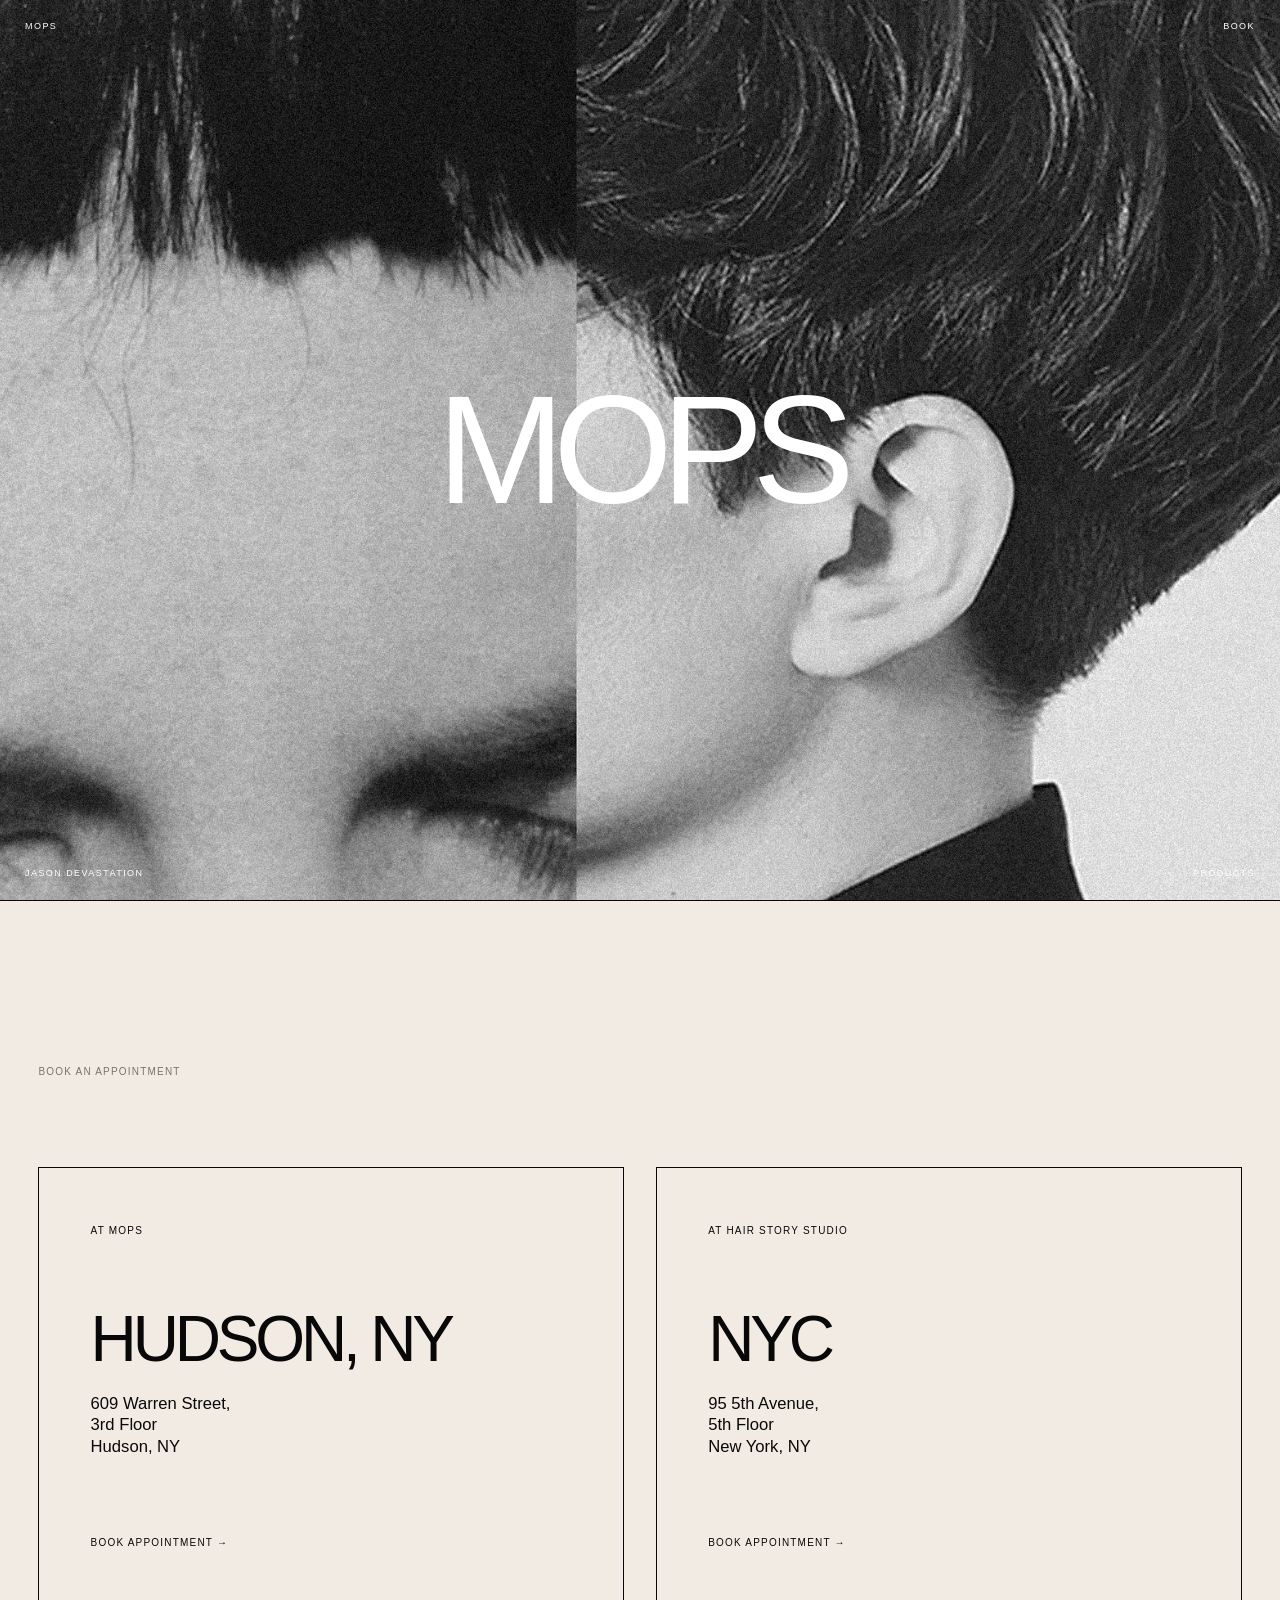
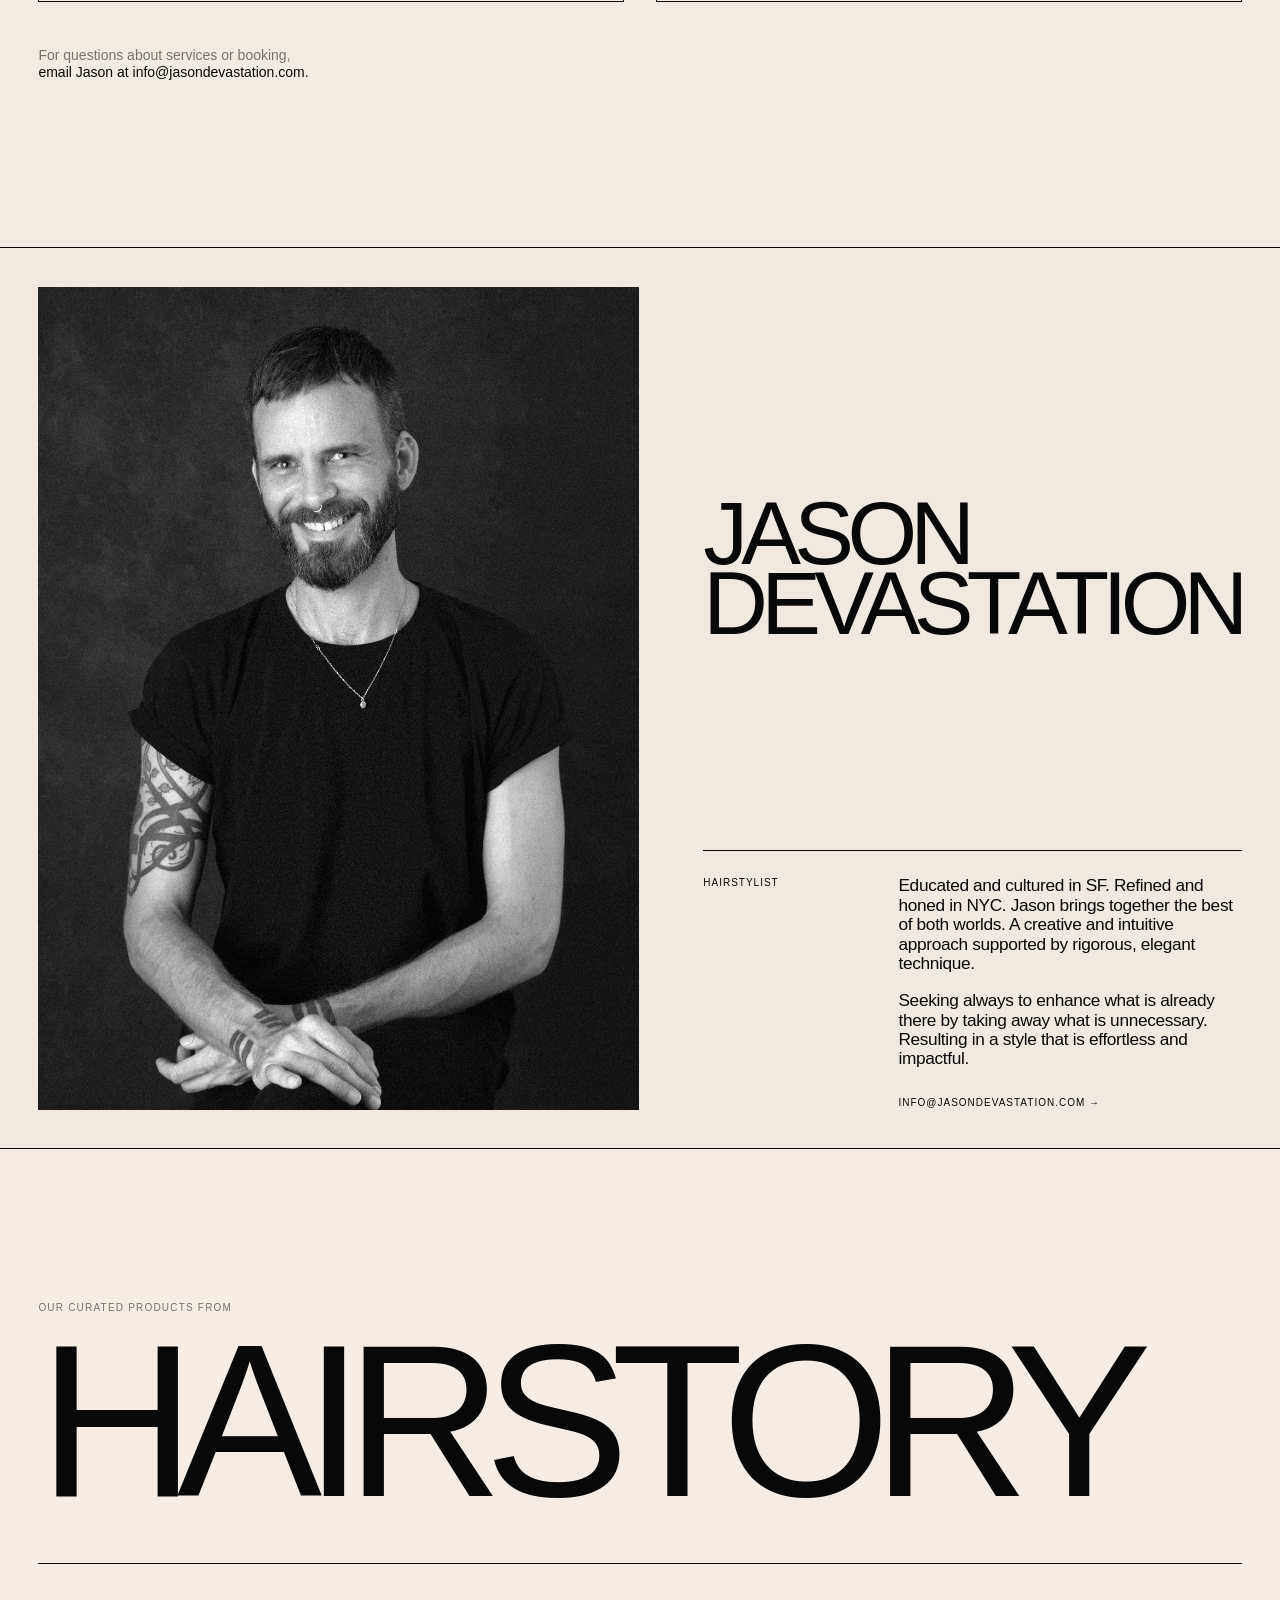
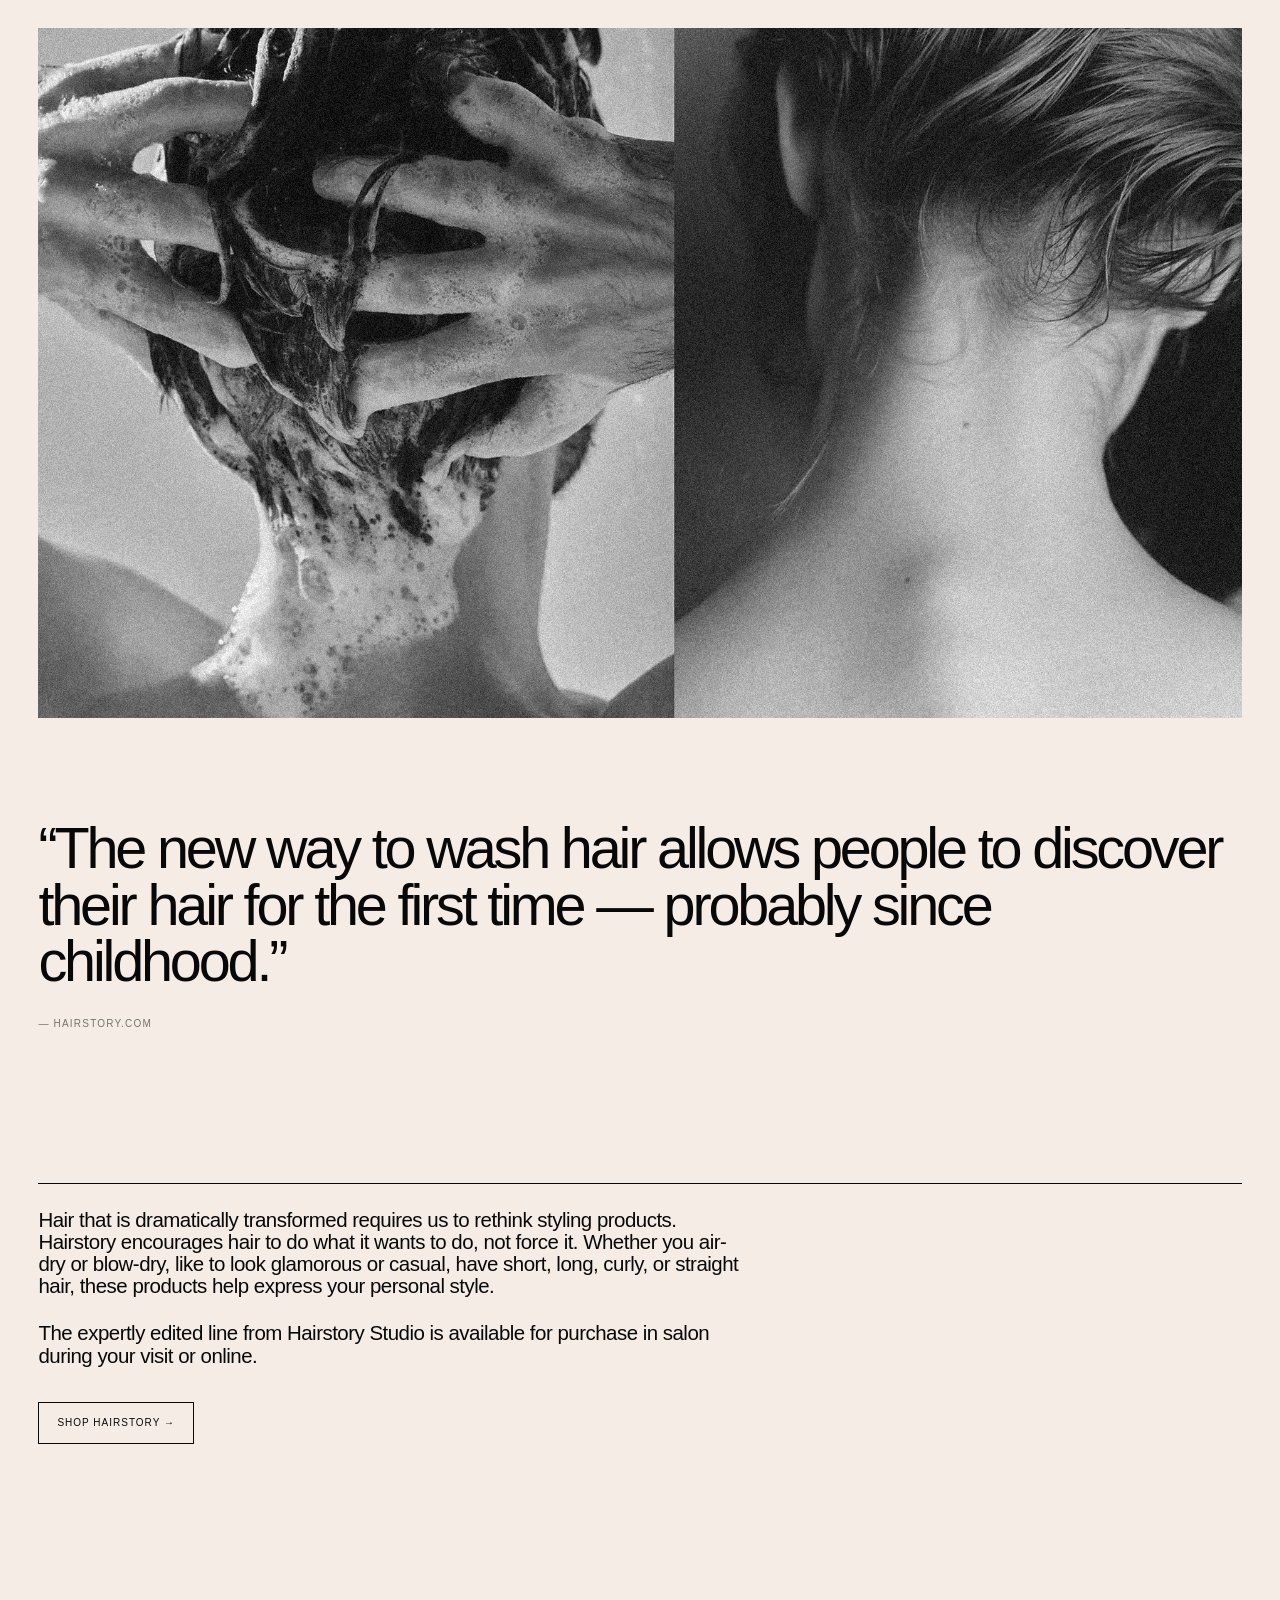
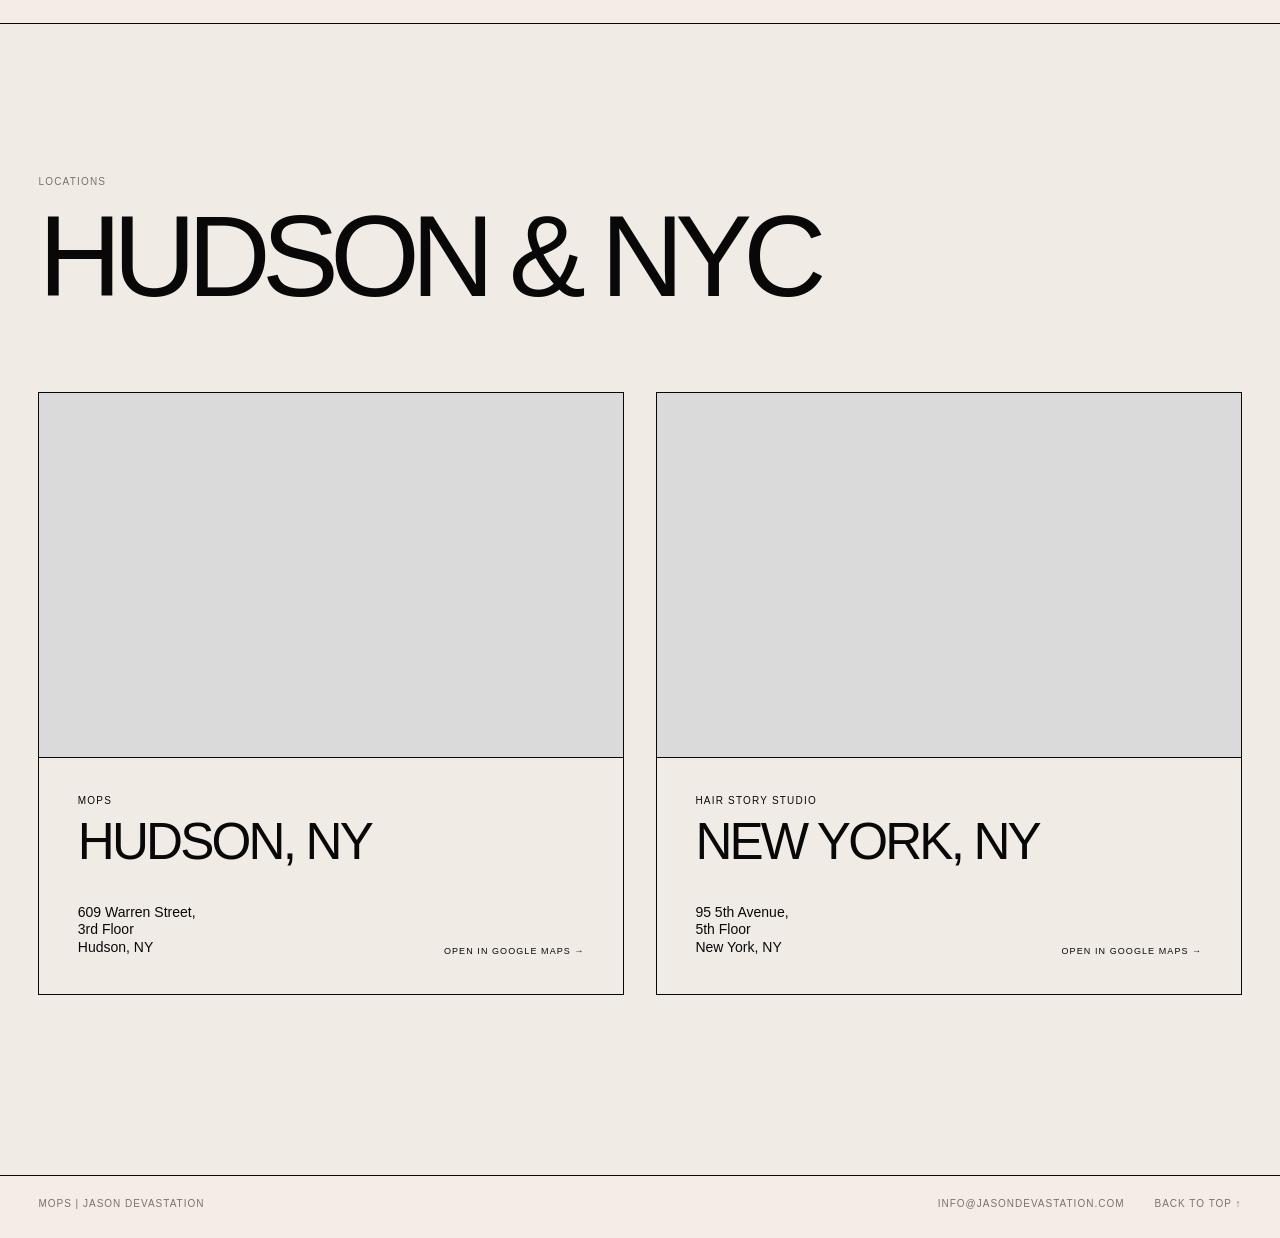
==== commit 89723b63: "Add files via upload" ====
--- a/mops.html
+++ b/mops.html
@@ -259,9 +259,6 @@
   <div class="jason-content">
 
 
-    <div class="jason-label">
-      JASON DEVASTATION
-    </div>
 
 
     <h2 class="jason-title">
@@ -275,8 +272,7 @@
 
       <div class="jason-role">
 
-        HAIRSTYLIST<br>
-        HUDSON / NYC
+        HAIRSTYLIST
 
       </div>
 
@@ -331,7 +327,7 @@
 
 
   <div class="hairstory-label">
-    JASON'S CURATED HAIRSTORY PRODUCTS
+    OUR CURATED PRODUCTS from
   </div>
 
 
--- a/mops.css
+++ b/mops.css
@@ -17,28 +17,22 @@
 html {
   margin: 0;
   padding: 0;
-
   background: #f4ece5;
   color: #080808;
-
   scroll-behavior: smooth;
 }
 
 body {
   margin: 0;
   padding: 0;
-
   background: #f4ece5;
   color: #080808;
-
   font-family:
     Arial,
     Helvetica,
     sans-serif;
-
   font-weight: 400;
   line-height: 1.2;
-
   overflow-x: hidden;
 }
 
@@ -69,6 +63,12 @@
 
   --background: #f4ece5;
 
+  --background-alt: #f2ebe4;
+
+  --background-soft: #f0e9e2;
+
+  --background-muted: #f1ebe5;
+
   --black: #080808;
 
   --white: #fff;
@@ -95,15 +95,11 @@
 
 .site-header {
   position: absolute;
-
   top: 0;
   left: 0;
-
   width: 100%;
   height: 0;
-
   z-index: 1000;
-
   pointer-events: none;
 }
 
@@ -123,38 +119,24 @@
 
 .editorial-nav {
   position: absolute;
-
   inset: 0;
-
   z-index: 20;
-
   width: 100%;
   height: 100%;
-
   pointer-events: none;
 }
 
 .editorial-nav a {
   position: absolute;
-
   display: block;
-
   color: var(--white);
-
   font-size: 9px;
-
   line-height: 1;
-
   font-weight: 400;
-
   text-transform: uppercase;
-
   letter-spacing: .16em;
-
   text-decoration: none;
-
   white-space: nowrap;
-
   pointer-events: auto;
 }
 
@@ -202,41 +184,32 @@
 
 .hero {
   position: relative;
-
   width: 100vw;
   max-width: 100vw;
-
   height: 100svh;
   min-height: 500px;
-
   margin: 0;
   padding: 0;
-
   overflow: hidden;
+  background: var(--background);
 }
 
 .hero picture {
   display: block;
-
   width: 100%;
   height: 100%;
-
   margin: 0;
   padding: 0;
 }
 
 .hero-image {
   display: block;
-
   width: 100vw;
   max-width: none;
-
   height: 100svh;
   min-height: 500px;
-
   margin: 0;
   padding: 0;
-
   object-fit: cover;
   object-position: center;
 }
@@ -248,13 +221,10 @@
 
 .hero-title {
   position: absolute;
-
   top: 50%;
   left: 50%;
-
   transform:
     translate(-50%, -50%);
-
   z-index: 10;
 
   color: var(--white);
@@ -291,15 +261,20 @@
   margin-bottom:
     clamp(45px, 7vw, 100px);
 
-  font-size: 10px;
-
-  line-height: 1;
-
-  text-transform: uppercase;
-
-  letter-spacing: .12em;
-
-  color: var(--gray);
+  font-size:
+    10px;
+
+  line-height:
+    1;
+
+  text-transform:
+    uppercase;
+
+  letter-spacing:
+    .12em;
+
+  color:
+    var(--gray);
 }
 
 
@@ -310,15 +285,23 @@
 .booking {
   border-top:
     1px solid var(--black);
+
+  background:
+    var(--background-alt);
+
+  color:
+    var(--black);
 }
 
 .booking-grid {
-  display: grid;
+  display:
+    grid;
 
   grid-template-columns:
     repeat(2, minmax(0, 1fr));
 
-  gap: var(--gap);
+  gap:
+    var(--gap);
 }
 
 .booking-button {
@@ -331,11 +314,14 @@
   border:
     1px solid var(--black);
 
-  display: flex;
-
-  flex-direction: column;
-
-  justify-content: space-between;
+  display:
+    flex;
+
+  flex-direction:
+    column;
+
+  justify-content:
+    space-between;
 
   background:
     transparent;
@@ -350,7 +336,7 @@
     var(--black);
 
   color:
-    var(--background);
+    var(--background-alt);
 }
 
 .booking-top span {
@@ -455,7 +441,10 @@
     1px solid var(--black);
 
   background:
-    var(--background);
+    var(--background-soft);
+
+  color:
+    var(--black);
 }
 
 
@@ -523,6 +512,12 @@
 
   flex-direction:
     column;
+
+  background:
+    var(--background-soft);
+
+  color:
+    var(--black);
 }
 
 
@@ -567,6 +562,9 @@
 
   letter-spacing:
     -.075em;
+
+  color:
+    var(--black);
 }
 
 
@@ -603,6 +601,9 @@
 
   letter-spacing:
     .1em;
+
+  color:
+    var(--black);
 }
 
 .jason-copy {
@@ -622,6 +623,9 @@
 
   letter-spacing:
     -.02em;
+
+  color:
+    var(--black);
 }
 
 .jason-email {
@@ -639,6 +643,9 @@
 
   letter-spacing:
     .1em;
+
+  color:
+    var(--black);
 }
 
 .jason-email:hover {
@@ -665,6 +672,9 @@
 
   background:
     var(--background);
+
+  color:
+    var(--black);
 }
 
 
@@ -910,6 +920,281 @@
 
   color:
     var(--background);
+}
+
+
+/* =====================================================
+   LOCATIONS
+===================================================== */
+
+.locations-section {
+  width:
+    100%;
+
+  padding:
+    clamp(90px, 12vw, 180px)
+    var(--padding)
+    clamp(100px, 14vw, 180px);
+
+  border-top:
+    1px solid var(--black);
+
+  background:
+    var(--background-muted);
+
+  color:
+    var(--black);
+}
+
+
+/* =====================================================
+   LOCATIONS HEADER
+===================================================== */
+
+.locations-header {
+  margin-bottom:
+    clamp(45px, 7vw, 90px);
+}
+
+.locations-label {
+  margin-bottom:
+    25px;
+
+  font-size:
+    10px;
+
+  line-height:
+    1;
+
+  text-transform:
+    uppercase;
+
+  letter-spacing:
+    .12em;
+
+  color:
+    var(--gray);
+}
+
+.locations-title {
+  margin:
+    0;
+
+  font-size:
+    clamp(55px, 9vw, 145px);
+
+  line-height:
+    .78;
+
+  font-weight:
+    400;
+
+  letter-spacing:
+    -.075em;
+}
+
+
+/* =====================================================
+   LOCATION GRID
+===================================================== */
+
+.locations-grid {
+  display:
+    grid;
+
+  grid-template-columns:
+    repeat(2, minmax(0, 1fr));
+
+  gap:
+    var(--gap);
+}
+
+
+/* =====================================================
+   LOCATION CARD
+===================================================== */
+
+.location-card {
+  display:
+    block;
+
+  border:
+    1px solid var(--black);
+
+  background:
+    var(--background-muted);
+
+  text-decoration:
+    none;
+}
+
+
+/* =====================================================
+   MAP
+===================================================== */
+
+.location-map {
+  position:
+    relative;
+
+  width:
+    100%;
+
+  aspect-ratio:
+    16 / 10;
+
+  overflow:
+    hidden;
+
+  border-bottom:
+    1px solid var(--black);
+
+  background:
+    #dedad4;
+
+  filter:
+    grayscale(1);
+}
+
+.location-map iframe {
+  position:
+    absolute;
+
+  inset:
+    0;
+
+  width:
+    100%;
+
+  height:
+    100%;
+
+  border:
+    0;
+
+  filter:
+    grayscale(1)
+    contrast(.9);
+}
+
+
+/* =====================================================
+   LOCATION INFORMATION
+===================================================== */
+
+.location-info {
+  min-height:
+    230px;
+
+  padding:
+    clamp(25px, 3vw, 45px);
+
+  display:
+    grid;
+
+  grid-template-columns:
+    1fr auto;
+
+  grid-template-rows:
+    auto auto 1fr auto;
+
+  column-gap:
+    20px;
+}
+
+.location-name {
+  grid-column:
+    1 / -1;
+
+  font-size:
+    10px;
+
+  line-height:
+    1;
+
+  text-transform:
+    uppercase;
+
+  letter-spacing:
+    .12em;
+}
+
+.location-city {
+  grid-column:
+    1 / -1;
+
+  margin-top:
+    14px;
+
+  font-size:
+    clamp(32px, 4vw, 58px);
+
+  line-height:
+    .85;
+
+  font-weight:
+    400;
+
+  letter-spacing:
+    -.055em;
+}
+
+.location-address {
+  grid-column:
+    1;
+
+  align-self:
+    end;
+
+  margin-top:
+    40px;
+
+  font-size:
+    14px;
+
+  line-height:
+    1.25;
+}
+
+.location-link {
+  grid-column:
+    2;
+
+  align-self:
+    end;
+
+  margin-top:
+    40px;
+
+  font-size:
+    9px;
+
+  line-height:
+    1;
+
+  text-transform:
+    uppercase;
+
+  letter-spacing:
+    .12em;
+
+  text-align:
+    right;
+}
+
+
+/* =====================================================
+   LOCATION CARD — NO HOVER EFFECT
+===================================================== */
+
+.location-card:hover,
+.location-card:focus,
+.location-card:active {
+  color:
+    var(--black);
+
+  text-decoration:
+    none;
 }
 
 
@@ -935,6 +1220,9 @@
   gap:
     30px;
 
+  background:
+    var(--background);
+
   color:
     var(--gray);
 
@@ -1155,163 +1443,193 @@
 
 
   /* ===================================================
-     JASON SECTION
+   JASON SECTION — MOBILE
+=================================================== */
+
+.jason-section {
+  display: block;
+  background: var(--background-soft);
+  color: var(--black);
+}
+
+
+/* ===================================================
+   JASON IMAGE
+=================================================== */
+
+.jason-image {
+  width: 100%;
+  height: 125vw;
+  padding: 10px;
+  overflow: hidden;
+}
+
+.jason-image img {
+  display: block;
+  width: 100%;
+  height: 100%;
+  min-height: 0;
+  aspect-ratio: auto;
+  object-fit: cover;
+  object-position: center;
+}
+
+
+/* ===================================================
+   JASON CONTENT
+=================================================== */
+
+.jason-content {
+  min-height: auto;
+
+  padding:
+    48px
+    var(--padding)
+    70px;
+
+  background: var(--background-soft);
+  color: var(--black);
+}
+
+
+/* ===================================================
+   JASON TITLE
+=================================================== */
+
+.jason-title {
+  margin:
+    0 0 48px;
+
+  font-size:
+    clamp(50px, 14vw, 88px);
+
+  line-height:
+    .78;
+
+  font-weight:
+    400;
+
+  letter-spacing:
+    -.075em;
+
+  color:
+    var(--black);
+}
+
+
+/* ===================================================
+   JASON INFO
+=================================================== */
+
+.jason-info {
+  display:
+    grid;
+
+  grid-template-columns:
+    1fr;
+
+  gap:
+    28px;
+
+  padding-top:
+    22px;
+
+  border-top:
+    1px solid var(--black);
+}
+
+
+/* ===================================================
+   JASON ROLE
+=================================================== */
+
+.jason-role {
+  font-size:
+    9px;
+
+  line-height:
+    1.2;
+
+  text-transform:
+    uppercase;
+
+  letter-spacing:
+    .1em;
+}
+
+
+/* ===================================================
+   JASON COPY
+=================================================== */
+
+.jason-copy {
+  max-width:
+    none;
+}
+
+.jason-copy p {
+  margin:
+    0 0 18px;
+
+  font-size:
+    18px;
+
+  line-height:
+    1.12;
+
+  letter-spacing:
+    -.02em;
+}
+
+
+/* ===================================================
+   JASON EMAIL
+=================================================== */
+
+.jason-email {
+  display:
+    inline-block;
+
+  margin-top:
+    8px;
+
+  font-size:
+    9px;
+
+  line-height:
+    1;
+
+  text-transform:
+    uppercase;
+
+  letter-spacing:
+    .1em;
+}
+  /* ===================================================
+     LOCATIONS
   =================================================== */
 
-  .jason-section {
-    display:
-      block;
-  }
-
-
-  /* ===================================================
-     JASON IMAGE — TALL MOBILE
-  =================================================== */
-
-  .jason-image {
-    width:
-      100%;
-
-    height:
-      125vw;
-
-    padding:
-      10px;
-
-    overflow:
-      hidden;
-  }
-
-  .jason-image img {
-    display:
-      block;
-
-    width:
-      100%;
-
-    height:
-      100%;
-
-    min-height:
-      0;
-
-    aspect-ratio:
-      auto;
-
-    object-fit:
-      cover;
-
-    object-position:
-      center;
-  }
-
-
-  /* ===================================================
-     JASON CONTENT
-  =================================================== */
-
-  .jason-content {
-    min-height:
-      auto;
-
-    padding:
-      75px
-      var(--padding)
-      100px;
-  }
-
-  .jason-title {
-    margin:
-      50px 0 70px;
-
-    font-size:
-      clamp(50px, 14vw, 88px);
-
-    line-height:
-      .78;
-  }
-
-  .jason-info {
-    grid-template-columns:
-      1fr;
-
-    gap:
-      35px;
-  }
-
-  .jason-copy p {
-    font-size:
-      20px;
-  }
-
-
-  /* ===================================================
-     HAIRSTORY
-  =================================================== */
-
-  .hairstory-section {
+  .locations-section {
     padding:
       90px
       var(--padding)
-      120px;
-  }
-
-  .hairstory-label {
+      110px;
+
+    background:
+      var(--background-muted);
+  }
+
+  .locations-header {
     margin-bottom:
-      25px;
-  }
-
-  .hairstory-title {
+      50px;
+  }
+
+  .locations-title {
     font-size:
-      clamp(60px, 14vw, 90px);
-
-    line-height:
-      .78;
-  }
-
-  .hairstory-rule {
-    margin-top:
-      35px;
-  }
-
-  .hairstory-image {
-    margin-top:
-      35px;
-  }
-
-  .hairstory-image img {
-    width:
-      100%;
-
-    max-height:
-      none;
-
-    height:
-      auto;
-
-    object-fit:
-      initial;
-  }
-
-  .hairstory-main {
-    padding-top:
-      60px;
-  }
-
-  .hairstory-quote {
-    margin-bottom:
-      80px;
-  }
-
-  .hairstory-quote p {
-    font-size:
-      clamp(28px, 8vw, 42px);
-
-    line-height:
-      .98;
-  }
-
-  .hairstory-info {
+      clamp(50px, 14vw, 85px);
+  }
+
+  .locations-grid {
     grid-template-columns:
       1fr;
 
@@ -1319,9 +1637,27 @@
       25px;
   }
 
-  .hairstory-copy p {
+  .location-map {
+    aspect-ratio:
+      4 / 3;
+  }
+
+  .location-info {
+    min-height:
+      210px;
+
+    padding:
+      25px;
+  }
+
+  .location-city {
     font-size:
-      20px;
+      clamp(34px, 10vw, 55px);
+  }
+
+  .location-address {
+    font-size:
+      14px;
   }
 
 
@@ -1335,6 +1671,12 @@
 
     gap:
       14px;
+
+    background:
+      var(--background);
+
+    color:
+      var(--gray);
   }
 
 }
@@ -1360,365 +1702,4 @@
     transition:
       none !important;
   }
-}
-
-/* =====================================================
-   LOCATIONS
-===================================================== */
-
-.locations-section {
-
-  width: 100%;
-
-  padding:
-    clamp(90px, 12vw, 180px)
-    var(--padding)
-    clamp(100px, 14vw, 180px);
-
-  border-top:
-    1px solid var(--black);
-
-  background:
-    var(--background);
-}
-
-
-/* =====================================================
-   LOCATIONS HEADER
-===================================================== */
-
-.locations-header {
-
-  margin-bottom:
-    clamp(45px, 7vw, 90px);
-}
-
-.locations-label {
-
-  margin-bottom:
-    25px;
-
-  font-size:
-    10px;
-
-  line-height:
-    1;
-
-  text-transform:
-    uppercase;
-
-  letter-spacing:
-    .12em;
-
-  color:
-    var(--gray);
-}
-
-.locations-title {
-
-  margin:
-    0;
-
-  font-size:
-    clamp(55px, 9vw, 145px);
-
-  line-height:
-    .78;
-
-  font-weight:
-    400;
-
-  letter-spacing:
-    -.075em;
-}
-
-
-/* =====================================================
-   LOCATION GRID
-===================================================== */
-
-.locations-grid {
-
-  display:
-    grid;
-
-  grid-template-columns:
-    repeat(2, minmax(0, 1fr));
-
-  gap:
-    var(--gap);
-}
-
-
-/* =====================================================
-   LOCATION CARD
-===================================================== */
-
-.location-card {
-
-  display:
-    block;
-
-  border:
-    1px solid var(--black);
-
-  background:
-    var(--background);
-
-  text-decoration:
-    none;
-}
-
-
-/* =====================================================
-   MAP
-===================================================== */
-
-.location-map {
-
-  position:
-    relative;
-
-  width:
-    100%;
-
-  aspect-ratio:
-    16 / 10;
-
-  overflow:
-    hidden;
-
-  border-bottom:
-    1px solid var(--black);
-
-  background:
-    #dedad4;
-
-  filter:
-    grayscale(1);
-}
-
-.location-map iframe {
-
-  position:
-    absolute;
-
-  inset:
-    0;
-
-  width:
-    100%;
-
-  height:
-    100%;
-
-  border:
-    0;
-
-  filter:
-    grayscale(1)
-    contrast(.9);
-
-}
-
-
-/* =====================================================
-   LOCATION INFORMATION
-===================================================== */
-
-.location-info {
-
-  min-height:
-    230px;
-
-  padding:
-    clamp(25px, 3vw, 45px);
-
-  display:
-    grid;
-
-  grid-template-columns:
-    1fr auto;
-
-  grid-template-rows:
-    auto auto 1fr auto;
-
-  column-gap:
-    20px;
-}
-
-
-.location-name {
-
-  grid-column:
-    1 / -1;
-
-  font-size:
-    10px;
-
-  line-height:
-    1;
-
-  text-transform:
-    uppercase;
-
-  letter-spacing:
-    .12em;
-}
-
-
-.location-city {
-
-  grid-column:
-    1 / -1;
-
-  margin-top:
-    14px;
-
-  font-size:
-    clamp(32px, 4vw, 58px);
-
-  line-height:
-    .85;
-
-  font-weight:
-    400;
-
-  letter-spacing:
-    -.055em;
-}
-
-
-.location-address {
-
-  grid-column:
-    1;
-
-  align-self:
-    end;
-
-  margin-top:
-    40px;
-
-  font-size:
-    14px;
-
-  line-height:
-    1.25;
-}
-
-
-.location-link {
-
-  grid-column:
-    2;
-
-  align-self:
-    end;
-
-  margin-top:
-    40px;
-
-  font-size:
-    9px;
-
-  line-height:
-    1;
-
-  text-transform:
-    uppercase;
-
-  letter-spacing:
-    .12em;
-
-  text-align:
-    right;
-}
-
-
-/* =====================================================
-   LOCATION CARD — NO HOVER EFFECT
-===================================================== */
-
-.location-card:hover,
-.location-card:focus,
-.location-card:active {
-
-  color:
-    var(--black);
-
-  text-decoration:
-    none;
-}
-
-
-/* =====================================================
-   MOBILE
-===================================================== */
-
-@media (max-width: 720px) {
-
-  .locations-section {
-
-    padding:
-      90px
-      var(--padding)
-      110px;
-  }
-
-
-  .locations-header {
-
-    margin-bottom:
-      50px;
-  }
-
-
-  .locations-title {
-
-    font-size:
-      clamp(50px, 14vw, 85px);
-  }
-
-
-  .locations-grid {
-
-    grid-template-columns:
-      1fr;
-
-    gap:
-      25px;
-  }
-
-
-  .location-map {
-
-    aspect-ratio:
-      4 / 3;
-  }
-
-
-  .location-info {
-
-    min-height:
-      210px;
-
-    padding:
-      25px;
-  }
-
-
-  .location-city {
-
-    font-size:
-      clamp(34px, 10vw, 55px);
-  }
-
-
-  .location-address {
-
-    font-size:
-      14px;
-  }
-
 }
